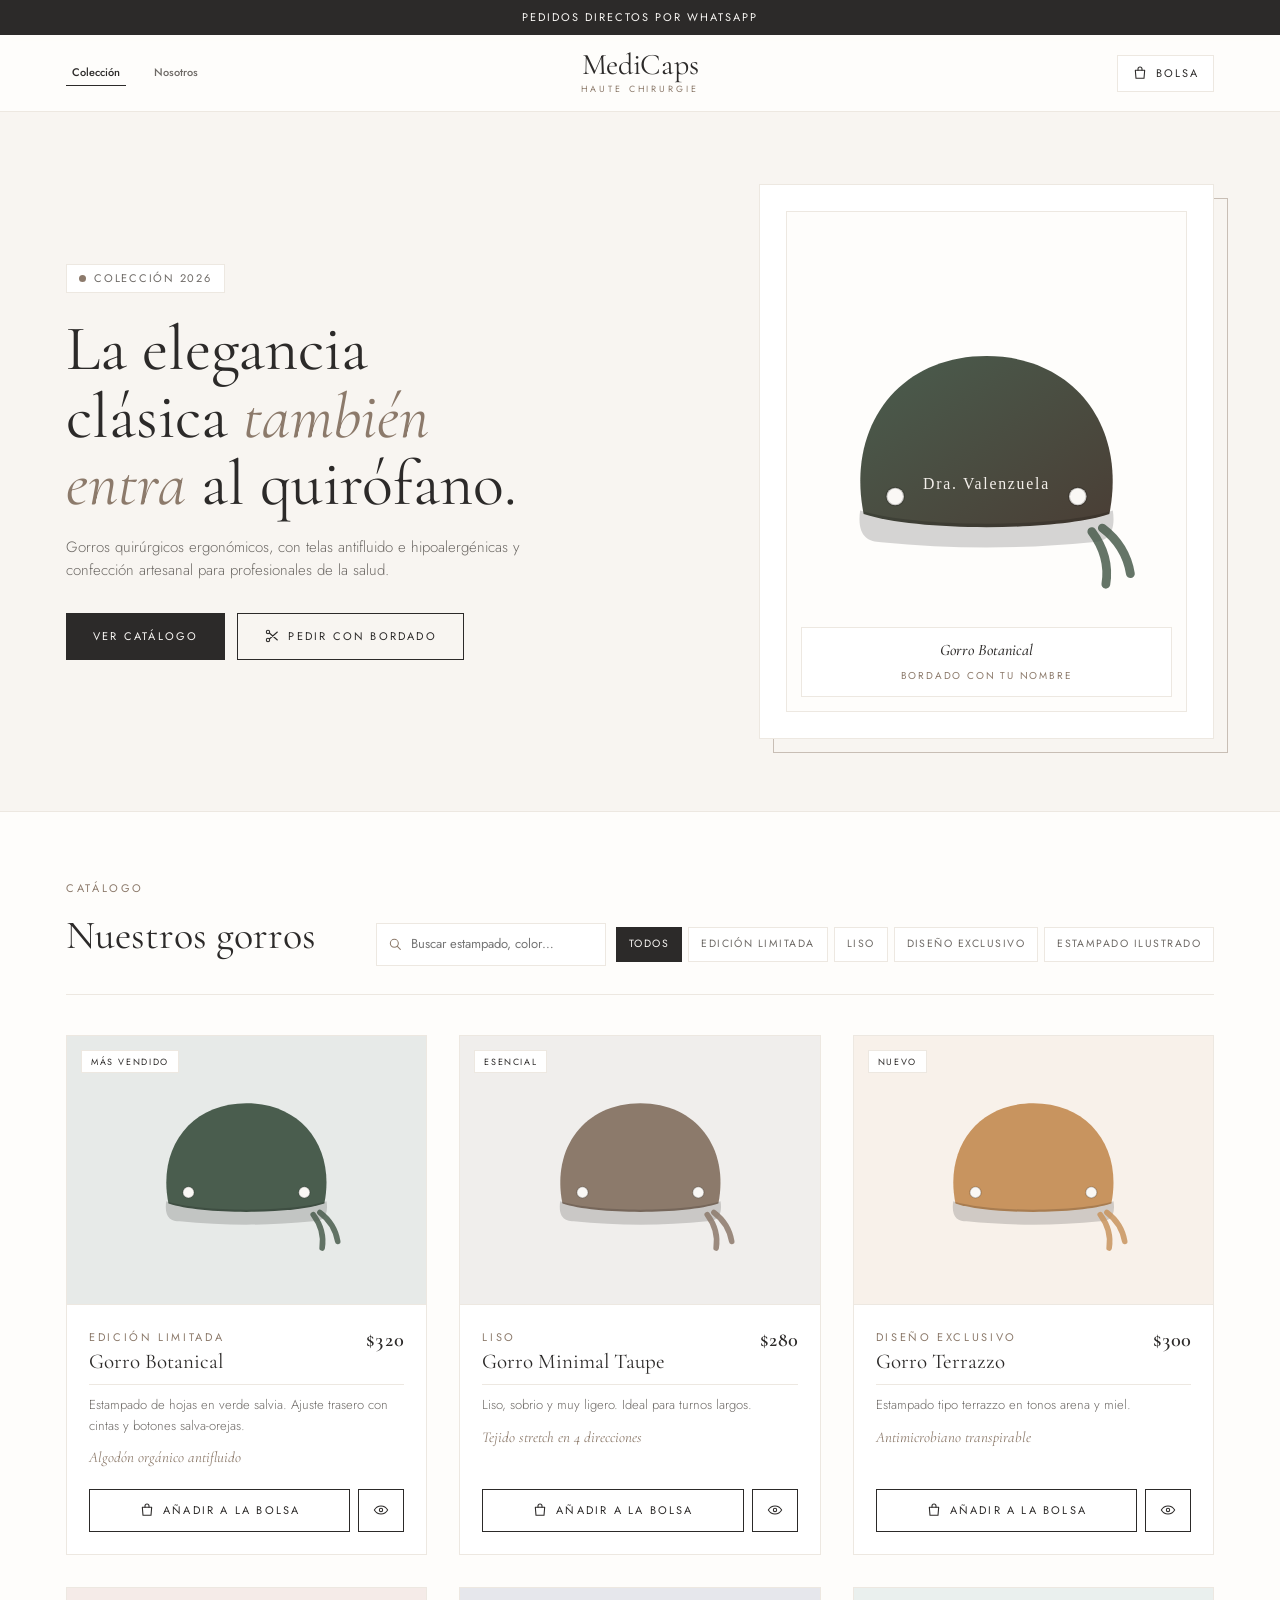
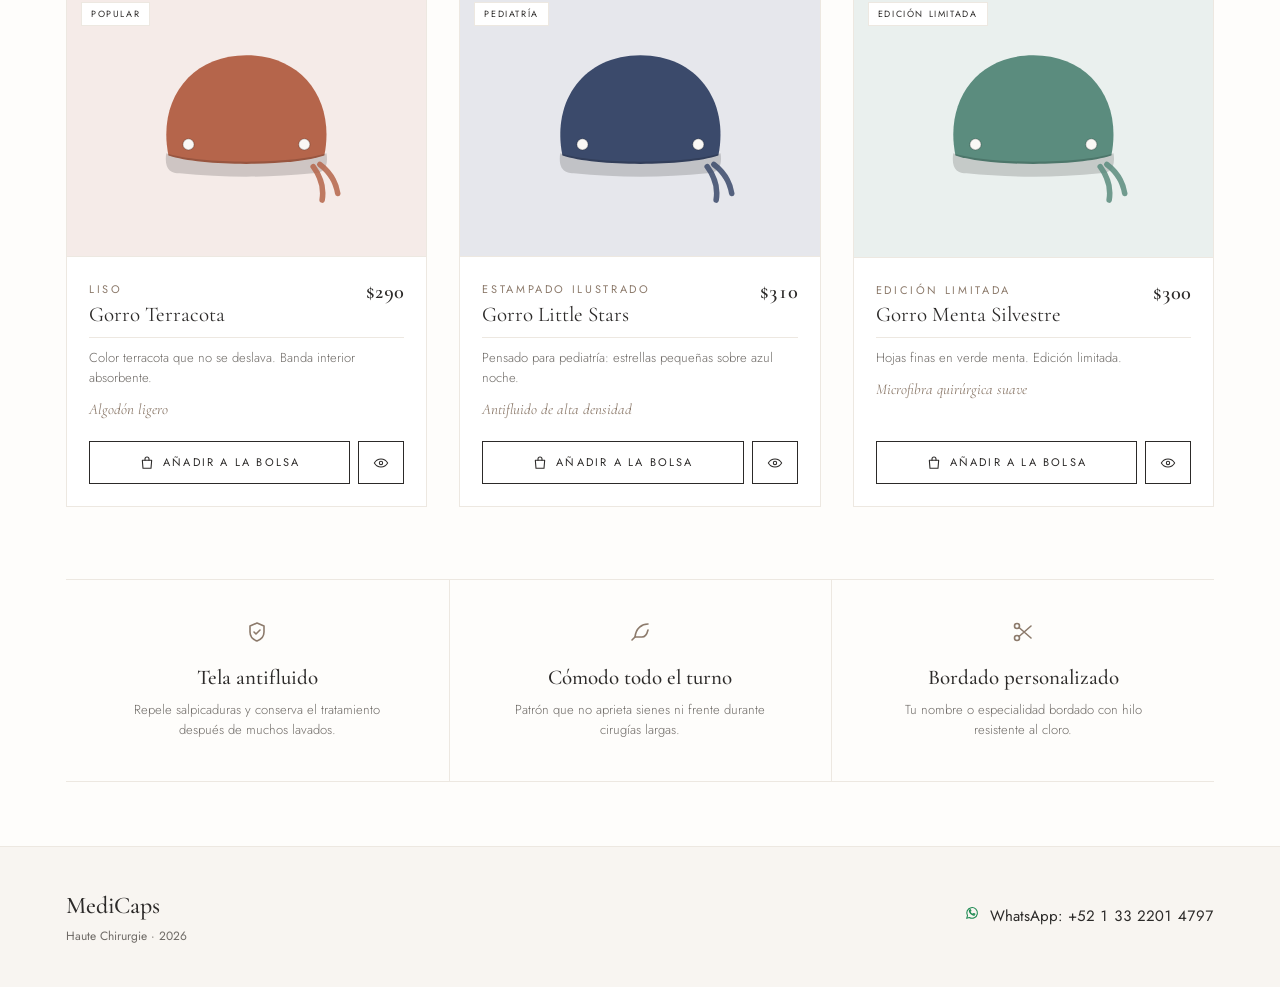
==== index.html @ c6658297 "Medicap Page" ====
<!doctype html>
<html lang="es">
<head>
<meta charset="utf-8">
<meta name="viewport" content="width=device-width,initial-scale=1,viewport-fit=cover">
<title>MediCaps · Gorros quirúrgicos</title>
<meta name="description" content="Gorros quirúrgicos antifluido con bordado personalizado. Pedidos por WhatsApp.">
<link rel="preconnect" href="https://fonts.googleapis.com">
<link rel="preconnect" href="https://fonts.gstatic.com" crossorigin>
<link rel="stylesheet" href="https://fonts.googleapis.com/css2?family=Cormorant+Garamond:ital,wght@0,400;0,500;0,600;1,400&family=Jost:wght@300;400;500;600&display=swap">
<style>
:root{padding-top:env(safe-area-inset-top,0px);padding-bottom:env(safe-area-inset-bottom,0px)}
body{margin:0} img{max-width:100%} [hidden]{display:none!important}

/* Layout: boutique editorial — banda de anuncio, header sticky con logo central, hero a dos columnas, catálogo en rejilla, cajones laterales para bolsa y administración */
:root{
  --bg:#FEFDFB; --surface:#FFFFFF; --band:#F8F5F1; --ink:#2C2A29; --muted:#6E6A66;
  --accent:#8C7A6B; --line:#EDE8E1; --wa:#1E8A52; --danger:#A3412F; --on-ink:#FAF8F5;
  --display:"Cormorant Garamond", Georgia, "Times New Roman", serif;
  --body:"Jost", "Helvetica Neue", Arial, sans-serif;
}
@media (prefers-color-scheme: dark){:root:not([data-theme="light"]){
  --bg:#1A1817; --surface:#232020; --band:#201D1B; --ink:#EEE8E1; --muted:#A79F97;
  --accent:#C4B09E; --line:#3A3532; --wa:#3DBB78; --danger:#E0816B; --on-ink:#1A1817; color-scheme:dark}}
:root[data-theme="dark"]{
  --bg:#1A1817; --surface:#232020; --band:#201D1B; --ink:#EEE8E1; --muted:#A79F97;
  --accent:#C4B09E; --line:#3A3532; --wa:#3DBB78; --danger:#E0816B; --on-ink:#1A1817; color-scheme:dark}

*{box-sizing:border-box}
body{background:var(--bg);color:var(--ink);font-family:var(--body);font-size:15px;line-height:1.55;-webkit-font-smoothing:antialiased}
body::before{content:"";position:fixed;inset:0 0 auto;height:env(safe-area-inset-top,0px);z-index:10;background:var(--bg)}
button,input,textarea,select{font:inherit;color:inherit}
button{cursor:pointer;background:none;border:0}
:focus-visible{outline:2px solid var(--accent);outline-offset:2px}
.wrap{max-width:1180px;margin:0 auto;padding-left:max(16px,env(safe-area-inset-left,0px));padding-right:max(16px,env(safe-area-inset-right,0px))}
.serif{font-family:var(--display)}
.eyebrow{font-size:11px;letter-spacing:.24em;text-transform:uppercase;color:var(--accent)}
h1,h2,h3,h4{font-family:var(--display);font-weight:400;margin:0;text-wrap:balance}

/* anuncio */
.announce{background:var(--ink);color:var(--on-ink);font-size:11px;letter-spacing:.18em;text-transform:uppercase;text-align:center;padding-block:9px}

/* header */
.top{position:sticky;top:env(safe-area-inset-top,0px);z-index:20;background:color-mix(in srgb,var(--bg) 92%,transparent);backdrop-filter:blur(8px);border-bottom:1px solid var(--line)}
.top .wrap{display:grid;grid-template-columns:1fr auto 1fr;align-items:center;min-height:76px;gap:12px}
.nav{display:flex;gap:22px;font-size:11px;letter-spacing:.2em;text-transform:uppercase;font-weight:500}
.nav button{color:var(--muted);padding-block:4px;border-bottom:1px solid transparent}
.nav button[aria-current="true"]{color:var(--ink);border-color:var(--ink)}
.logo{text-align:center;cursor:pointer}
.logo h1{font-size:30px;line-height:1;letter-spacing:-.01em}
.logo p{margin:2px 0 0;font-size:9px;letter-spacing:.32em;text-transform:uppercase;color:var(--accent)}
.actions{display:flex;justify-content:flex-end;gap:8px}
.bag-btn{display:flex;align-items:center;gap:8px;border:1px solid var(--line);background:var(--surface);padding:9px 14px;font-size:11px;letter-spacing:.18em;text-transform:uppercase}
.bag-btn .count{background:var(--accent);color:var(--on-ink);min-width:18px;height:18px;border-radius:9px;font-size:10px;display:grid;place-items:center;font-weight:600;padding:0 5px}
.admin-btn{border:1px dashed var(--accent);color:var(--accent);padding:9px 12px;font-size:11px;letter-spacing:.14em;text-transform:uppercase}
.ico{width:16px;height:16px;flex:none;stroke:currentColor;fill:none;stroke-width:1.6;stroke-linecap:round;stroke-linejoin:round}

/* hero */
.hero{background:var(--band);border-bottom:1px solid var(--line)}
.hero .wrap{display:grid;grid-template-columns:7fr 5fr;gap:56px;align-items:center;padding-block:72px}
.pill{display:inline-flex;align-items:center;gap:8px;border:1px solid var(--line);background:var(--surface);padding:5px 12px;font-size:11px;letter-spacing:.16em;text-transform:uppercase;color:var(--muted)}
.pill i{width:7px;height:7px;border-radius:50%;background:var(--accent)}
.hero h2{font-size:clamp(38px,5.4vw,64px);line-height:1.06;margin:22px 0 18px}
.hero h2 em{color:var(--accent);font-weight:400}
.hero p.lead{color:var(--muted);max-width:52ch;font-weight:300;margin:0}
.cta-row{display:flex;flex-wrap:wrap;gap:12px;margin-top:30px}
.btn{display:inline-flex;align-items:center;justify-content:center;gap:8px;padding:14px 26px;font-size:11px;letter-spacing:.2em;text-transform:uppercase;border:1px solid var(--ink);transition:background .25s,color .25s,border-color .25s;text-decoration:none}
.btn-dark{background:var(--ink);color:var(--on-ink)}
.btn-dark:hover{background:var(--accent);border-color:var(--accent)}
.btn-line{color:var(--ink)}
.btn-line:hover{background:var(--surface)}
.btn-wa{background:var(--wa);border-color:var(--wa);color:#fff}
.btn-wa:hover{filter:brightness(1.08)}
.btn[aria-disabled="true"]{opacity:.45;pointer-events:none}
.showcase{position:relative}
.showcase .frame{position:relative;z-index:1;background:var(--surface);border:1px solid var(--line);padding:26px}
.showcase .art{aspect-ratio:4/5;max-width:100%;background:var(--bg);border:1px solid var(--line);display:grid;place-items:center;padding:24px;position:relative}
.showcase .ghost{position:absolute;inset:0;border:1px solid var(--accent);opacity:.45;transform:translate(14px,14px)}
.caption{position:absolute;left:14px;right:14px;bottom:14px;background:var(--surface);border:1px solid var(--line);padding:10px;text-align:center}
.caption b{display:block;font-family:var(--display);font-style:italic;font-weight:500;font-size:16px}
.caption span{font-size:10px;letter-spacing:.18em;text-transform:uppercase;color:var(--accent)}

/* catálogo */
.catalog{padding-block:64px}
.cat-head{display:flex;flex-wrap:wrap;justify-content:space-between;align-items:flex-end;gap:22px;border-bottom:1px solid var(--line);padding-bottom:28px;margin-bottom:40px}
.cat-head h3{font-size:clamp(30px,3.4vw,40px);margin-top:4px}
.filters{display:flex;flex-wrap:wrap;gap:10px;align-items:center}
.search{position:relative}
.search .ico{position:absolute;left:11px;top:50%;transform:translateY(-50%);color:var(--accent)}
.search input{background:var(--surface);border:1px solid var(--line);padding:10px 12px 10px 34px;width:230px;max-width:100%;font-size:13px}
.search input:focus{outline:none;border-color:var(--ink)}
.chips{display:flex;flex-wrap:wrap;gap:6px}
.chip{border:1px solid var(--line);background:var(--surface);color:var(--muted);padding:8px 12px;font-size:10.5px;letter-spacing:.14em;text-transform:uppercase}
.chip[aria-pressed="true"]{background:var(--ink);color:var(--on-ink);border-color:var(--ink)}
.grid{display:grid;grid-template-columns:repeat(auto-fill,minmax(280px,1fr));gap:32px}
.card{background:var(--surface);border:1px solid var(--line);display:flex;flex-direction:column;transition:box-shadow .3s}
.card:hover{box-shadow:0 18px 40px -24px rgba(44,42,41,.35)}
.card .vis{position:relative;aspect-ratio:4/3;background:color-mix(in srgb,var(--pc) 13%,var(--surface));display:grid;place-items:center;border-bottom:1px solid var(--line);overflow:hidden;cursor:pointer}
.card .vis svg{width:62%;transition:transform .5s}
.card .vis img{width:100%;height:100%;object-fit:cover;transition:transform .5s}
.card:hover .vis svg,.card:hover .vis img{transform:scale(1.05)}
.tag{position:absolute;top:14px;left:14px;background:var(--surface);border:1px solid var(--line);padding:4px 9px;font-size:9px;letter-spacing:.18em;text-transform:uppercase}
.soldout{position:absolute;top:14px;right:14px;background:var(--ink);color:var(--on-ink);padding:4px 9px;font-size:9px;letter-spacing:.18em;text-transform:uppercase}
.card .info{padding:20px 22px;display:flex;flex-direction:column;gap:10px;flex:1}
.card .row{display:flex;justify-content:space-between;gap:12px;align-items:flex-start}
.card h4{font-size:21px;line-height:1.15;margin-top:2px}
.price{font-family:var(--display);font-size:20px;font-weight:600;white-space:nowrap;font-variant-numeric:tabular-nums}
.card .desc{font-size:13px;color:var(--muted);font-weight:300;margin:0;border-top:1px solid var(--line);padding-top:10px}
.card .fabric{font-family:var(--display);font-style:italic;color:var(--accent);font-size:15px}
.card .foot{padding:0 22px 22px;display:grid;grid-template-columns:1fr auto;gap:8px}
.card .foot .btn{padding:12px 14px}
.empty{border:1px dashed var(--line);background:var(--surface);padding:56px 20px;text-align:center;color:var(--muted)}
.empty p{font-family:var(--display);font-size:20px;margin:0 0 12px}
.link{color:var(--accent);border-bottom:1px solid var(--accent);font-size:11px;letter-spacing:.18em;text-transform:uppercase}

.benefits{display:grid;grid-template-columns:repeat(3,1fr);border-block:1px solid var(--line);margin-top:72px}
.benefits div{padding:40px 28px;text-align:center}
.benefits div+div{border-left:1px solid var(--line)}
.benefits .ico{width:24px;height:24px;color:var(--accent);margin-bottom:10px}
.benefits h5{font-family:var(--display);font-size:21px;font-weight:500;margin:0 0 6px}
.benefits p{font-size:13px;color:var(--muted);font-weight:300;margin:0 auto;max-width:34ch}

/* nosotros */
.about{max-width:720px;margin:0 auto;text-align:center;padding-block:80px}
.about h3{font-size:clamp(32px,4.4vw,50px);line-height:1.1;margin:14px 0 22px}
.about p{color:var(--muted);font-weight:300;white-space:pre-line}

footer{background:var(--band);border-top:1px solid var(--line)}
footer .wrap{display:flex;flex-wrap:wrap;justify-content:space-between;align-items:center;gap:18px;padding-block:40px}
footer h5{font-family:var(--display);font-size:24px;font-weight:500;margin:0}
footer small{color:var(--muted);font-size:12px}
.phone{display:flex;align-items:center;gap:10px;font-variant-numeric:tabular-nums;user-select:all}

/* overlays */
.scrim{position:fixed;inset:0;z-index:50;background:rgba(26,24,23,.45);backdrop-filter:blur(2px)}
.drawer{position:fixed;top:0;right:0;bottom:0;z-index:51;width:min(460px,100%);background:var(--bg);border-left:1px solid var(--line);display:flex;flex-direction:column;
  padding:calc(20px + env(safe-area-inset-top,0px)) max(20px,env(safe-area-inset-right,0px)) calc(20px + env(safe-area-inset-bottom,0px)) 20px;box-shadow:-20px 0 50px -20px rgba(0,0,0,.35)}
.drawer.wide{width:min(620px,100%)}
.d-head{display:flex;justify-content:space-between;align-items:center;gap:12px;border-bottom:1px solid var(--line);padding-bottom:14px}
.d-head h4{font-size:24px}
.x{padding:6px}
.d-body{flex:1;overflow-y:auto;padding-block:8px;min-height:0}
.line-item{display:grid;grid-template-columns:56px 1fr auto;gap:14px;align-items:center;padding-block:14px;border-bottom:1px solid var(--line)}
.thumb{width:56px;height:56px;border:1px solid var(--line);display:grid;place-items:center;overflow:hidden;background:color-mix(in srgb,var(--pc) 16%,var(--surface))}
.thumb svg{width:80%}.thumb img{width:100%;height:100%;object-fit:cover}
.line-item h5{font-family:var(--display);font-size:17px;font-weight:500;margin:0;line-height:1.2}
.line-item .meta{font-size:11px;color:var(--accent)}
.stepper{display:inline-flex;align-items:center;border:1px solid var(--line);margin-top:6px}
.stepper button{width:28px;height:28px;display:grid;place-items:center}
.stepper span{min-width:24px;text-align:center;font-size:13px;font-variant-numeric:tabular-nums}
.remove{font-size:10px;letter-spacing:.14em;text-transform:uppercase;color:var(--muted);text-decoration:underline}
.d-foot{border-top:1px solid var(--line);padding-top:16px;display:flex;flex-direction:column;gap:12px}
.total{display:flex;justify-content:space-between;align-items:baseline}
.total span:first-child{font-size:11px;letter-spacing:.18em;text-transform:uppercase;color:var(--muted)}
.total span:last-child{font-family:var(--display);font-size:24px;font-weight:600;font-variant-numeric:tabular-nums}
.note{font-size:12px;color:var(--muted);margin:0}
.field{display:flex;flex-direction:column;gap:5px}
.field label{font-size:10.5px;letter-spacing:.16em;text-transform:uppercase;color:var(--muted)}
.field input,.field textarea,.field select{background:var(--surface);border:1px solid var(--line);padding:10px 12px;font-size:14px;width:100%}
.field textarea{resize:vertical;min-height:70px}
.field input:focus,.field textarea:focus,.field select:focus{outline:none;border-color:var(--ink)}
.two{display:grid;grid-template-columns:1fr 1fr;gap:12px}

.modal-wrap{position:fixed;inset:0;z-index:51;display:grid;place-items:center;padding:20px max(16px,env(safe-area-inset-right,0px)) 20px max(16px,env(safe-area-inset-left,0px));overflow-y:auto}
.modal{position:relative;background:var(--bg);border:1px solid var(--line);width:min(820px,100%);display:grid;grid-template-columns:1fr 1fr;gap:28px;padding:28px;box-shadow:0 30px 60px -25px rgba(0,0,0,.45)}
.modal .x{position:absolute;top:10px;right:10px}
.modal .vis{aspect-ratio:1;max-width:100%;background:color-mix(in srgb,var(--pc) 13%,var(--surface));border:1px solid var(--line);display:grid;place-items:center;overflow:hidden}
.modal .vis svg{width:78%}.modal .vis img{width:100%;height:100%;object-fit:cover}
.modal .content{display:flex;flex-direction:column;gap:12px;min-width:0}
.modal h4{font-size:30px;line-height:1.1}
.modal .desc{color:var(--muted);font-weight:300;margin:0;font-size:14px}
.specs{display:grid;grid-template-columns:auto 1fr;gap:4px 14px;font-size:13px;border-block:1px solid var(--line);padding-block:10px}
.specs dt{color:var(--muted)}.specs dd{margin:0}

/* (panel de administración no se usa en esta versión) */
.tabs{display:flex;gap:4px;margin-top:14px}
.tabs button{padding:8px 14px;font-size:11px;letter-spacing:.16em;text-transform:uppercase;color:var(--muted);border-bottom:2px solid transparent}
.tabs button[aria-selected="true"]{color:var(--ink);border-color:var(--accent)}
.status{font-size:12px;padding:8px 12px;border:1px solid var(--line);background:var(--surface);display:flex;gap:8px;align-items:center}
.status i{width:8px;height:8px;border-radius:50%;background:var(--muted);flex:none}
.status.dirty i{background:#C9852F}.status.ok i{background:var(--wa)}.status.err i{background:var(--danger)}
.adm-row{display:grid;grid-template-columns:48px 1fr auto;gap:12px;align-items:center;padding-block:12px;border-bottom:1px solid var(--line)}
.adm-row .thumb{width:48px;height:48px}
.adm-row b{font-family:var(--display);font-size:17px;font-weight:500;display:block;line-height:1.2}
.adm-row small{color:var(--muted);font-size:12px;font-variant-numeric:tabular-nums}
.adm-actions{display:flex;gap:6px}
.mini{border:1px solid var(--line);background:var(--surface);padding:6px 10px;font-size:10.5px;letter-spacing:.12em;text-transform:uppercase}
.mini.danger{color:var(--danger);border-color:var(--danger)}
.form{display:flex;flex-direction:column;gap:14px;padding-block:14px}
.swatches{display:flex;flex-wrap:wrap;gap:8px;align-items:center}
.swatch{width:30px;height:30px;border-radius:50%;border:2px solid transparent;outline:1px solid var(--line)}
.swatch[aria-pressed="true"]{border-color:var(--ink)}
.photo-box{display:flex;gap:12px;align-items:center}
.photo-box .thumb{width:72px;height:72px}
.check{display:flex;gap:8px;align-items:center;font-size:14px}
.badge{font-size:9.5px;letter-spacing:.14em;text-transform:uppercase;padding:2px 7px;border:1px solid var(--line);color:var(--muted);margin-left:6px;vertical-align:middle}
.preview-bar{background:#C9852F;color:#1A1817;text-align:center;font-size:12px;padding-block:6px}

.toast{position:fixed;left:50%;bottom:calc(24px + env(safe-area-inset-bottom,0px));transform:translateX(-50%);z-index:60;background:var(--ink);color:var(--on-ink);padding:11px 18px;font-size:13px;box-shadow:0 10px 30px -10px rgba(0,0,0,.4);max-width:calc(100% - 32px)}

@media (max-width:860px){
  .hero .wrap{grid-template-columns:1fr;gap:40px;padding-block:48px}
  .showcase{max-width:380px;width:100%;margin:0 auto}
  .modal{grid-template-columns:1fr}
  .benefits{grid-template-columns:1fr}
  .benefits div+div{border-left:0;border-top:1px solid var(--line)}
}
@media (max-width:640px){
  .top .wrap{grid-template-columns:auto 1fr auto;min-height:64px}
  .nav{gap:12px;font-size:10px;letter-spacing:.12em}
  .logo h1{font-size:23px}
  .logo p{display:none}
  .bag-btn .lbl,.admin-btn .lbl{display:none}
  .bag-btn,.admin-btn{padding:8px 10px}
  .grid{grid-template-columns:1fr}
  .two{grid-template-columns:1fr}
  .search input{width:100%}
  .search,.filters{width:100%}
}
@media (prefers-reduced-motion:reduce){*{transition:none!important}}

</style>
</head>
<body>
<div id="app"></div>
<script>
(function(){
"use strict";

/* Textos por defecto: se reemplazan con lo que guardas en /admin */
var CONFIG = {
  storeName: "MediCaps", tagline: "Haute Chirurgie", whatsapp: "+52 1 33 2201 4797", currency: "MXN",
  announcement: "Pedidos directos por WhatsApp", heroBadge: "Colección 2026",
  heroTitle: "La elegancia clásica también entra al quirófano.",
  heroText: "Gorros quirúrgicos ergonómicos, con telas antifluido e hipoalergénicas y confección artesanal para profesionales de la salud.",
  aboutTitle: "Hacemos de la indumentaria médica un oficio de sastre.", aboutText: ""
};

/* Productos de ejemplo (solo si la API no responde, p. ej. al abrir el archivo sin servidor) */
var SAMPLE = [
  {id:"p1",name:"Gorro Botanical",category:"Edición Limitada",price:320,color:"#4A5D4E",pattern:"Hojas de salvia",fabric:"Algodón orgánico antifluido",description:"Estampado de hojas en verde salvia. Ajuste trasero con cintas y botones salva-orejas.",tag:"Más vendido",image:"",available:true},
  {id:"p2",name:"Gorro Minimal Taupe",category:"Liso",price:280,color:"#8C7A6B",pattern:"Taupe mate",fabric:"Tejido stretch en 4 direcciones",description:"Liso, sobrio y muy ligero. Ideal para turnos largos.",tag:"Esencial",image:"",available:true},
  {id:"p3",name:"Gorro Terrazzo",category:"Diseño Exclusivo",price:300,color:"#C8945F",pattern:"Mármol y terrazzo",fabric:"Antimicrobiano transpirable",description:"Estampado tipo terrazzo en tonos arena y miel.",tag:"Nuevo",image:"",available:true},
  {id:"p4",name:"Gorro Terracota",category:"Liso",price:290,color:"#B5654B",pattern:"Terracota cálido",fabric:"Algodón ligero",description:"Color terracota que no se deslava. Banda interior absorbente.",tag:"Popular",image:"",available:true},
  {id:"p5",name:"Gorro Little Stars",category:"Estampado Ilustrado",price:310,color:"#3B4A6B",pattern:"Constelaciones suaves",fabric:"Antifluido de alta densidad",description:"Pensado para pediatría: estrellas pequeñas sobre azul noche.",tag:"Pediatría",image:"",available:true},
  {id:"p6",name:"Gorro Menta Silvestre",category:"Edición Limitada",price:300,color:"#5B8C7E",pattern:"Botánico menta",fabric:"Microfibra quirúrgica suave",description:"Hojas finas en verde menta. Edición limitada.",tag:"Edición limitada",image:"",available:true}
];

var PRODUCTS = [];
var loading = true;
var ui = { view:"shop", cat:"Todos", q:"", cartOpen:false, quick:null, quickQty:1, quickEmb:"", buyerName:"", buyerNote:"" };
var cart = loadCart();
var app = document.getElementById("app");

/* ---------- utilidades ---------- */
function esc(s){return String(s==null?"":s).replace(/[&<>"']/g,function(c){return {"&":"&amp;","<":"&lt;",">":"&gt;","\"":"&quot;","'":"&#39;"}[c];});}
function money(n){return "$"+Number(n||0).toLocaleString("es-MX",{maximumFractionDigits:2})+" "+CONFIG.currency;}
function moneyShort(n){return "$"+Number(n||0).toLocaleString("es-MX",{maximumFractionDigits:2});}
function find(id){return PRODUCTS.find(function(p){return p.id===id;});}
function waDigits(){
  var d=String(CONFIG.whatsapp||"").replace(/\D/g,"");
  if(d.length===13 && d.indexOf("521")===0) d="52"+d.slice(3);
  if(d.length===10) d="52"+d;
  return d;
}
function waLink(text){return "https://wa.me/"+waDigits()+"?text="+encodeURIComponent(text);}
function loadCart(){try{var c=JSON.parse(localStorage.getItem("mc-cart")||"[]");return Array.isArray(c)?c:[];}catch(e){return [];}}
function saveCart(){try{localStorage.setItem("mc-cart",JSON.stringify(cart));}catch(e){}}
function icon(name){
  var p={bag:'<path d="M5 8h14l-1 12H6L5 8z"/><path d="M9 8V6a3 3 0 0 1 6 0v2"/>',
    search:'<circle cx="11" cy="11" r="6"/><path d="m20 20-4.5-4.5"/>',
    x:'<path d="M6 6l12 12M18 6 6 18"/>', plus:'<path d="M12 5v14M5 12h14"/>', minus:'<path d="M5 12h14"/>',
    eye:'<path d="M2 12s3.5-6 10-6 10 6 10 6-3.5 6-10 6S2 12 2 12z"/><circle cx="12" cy="12" r="2.5"/>',
    shield:'<path d="M12 3 5 6v6c0 4.5 3 7.5 7 9 4-1.5 7-4.5 7-9V6l-7-3z"/><path d="m9 12 2 2 4-4"/>',
    feather:'<path d="M20 4c-6 0-12 4-13 13l-3 3"/><path d="M7 17h7c3 0 5-3 6-7"/>',
    scissors:'<circle cx="6" cy="6" r="2.5"/><circle cx="6" cy="18" r="2.5"/><path d="M8 7.5 20 18M8 16.5 20 6"/>',
    wa:'<path d="M4 20l1.3-4A8 8 0 1 1 8 18.7L4 20z"/><path d="M9 9.5c.3 2 2.5 4.2 4.5 4.5l1-1.2 1.8.8c-.2 1-1 1.7-2 1.6-3-.3-6-3.3-6.3-6.3-.1-1 .6-1.8 1.6-2l.8 1.8L9 9.5z"/>'}[name];
  return '<svg class="ico" viewBox="0 0 24 24" aria-hidden="true">'+p+'</svg>';
}
function capSVG(color,text,grad){
  var fill=grad?"url(#g"+grad+")":esc(color);
  return '<svg viewBox="0 0 200 160" aria-hidden="true">'+
    (grad?'<defs><linearGradient id="g'+grad+'" x1="0" y1="0" x2="1" y2="1"><stop offset="0" stop-color="'+esc(color)+'"/><stop offset="1" stop-color="#4A3E35"/></linearGradient></defs>':'')+
    '<path d="M30 110C20 60 50 20 100 20s80 40 70 90c-30 10-110 10-140 0z" fill="'+fill+'"/>'+
    '<path d="M28 108c32 10 112 10 144 0 2 14-4 18-12 18-40 4-80 4-120 0-8 0-14-4-12-18z" fill="#000" opacity=".16"/>'+
    '<path d="M160 120c6 8 10 18 8 30M166 118c8 6 14 14 16 26" stroke="'+esc(color)+'" stroke-width="5" fill="none" stroke-linecap="round" opacity=".85"/>'+
    '<circle cx="152" cy="100" r="5" fill="#FAF8F5" stroke="#00000033" stroke-width="1.2"/>'+
    '<circle cx="48" cy="100" r="5" fill="#FAF8F5" stroke="#00000033" stroke-width="1.2"/>'+
    (text?'<text x="100" y="96" fill="#F3EFEA" font-size="9" font-family="Georgia,serif" text-anchor="middle" letter-spacing="1">'+esc(text)+'</text>':'')+
    '</svg>';
}
function visual(p){return p.image?'<img src="'+esc(p.image)+'" alt="'+esc(p.name)+'" loading="lazy">':capSVG(p.color);}

/* ---------- datos ---------- */
function loadStore(){
  fetch("/api/store",{cache:"no-store"}).then(function(r){if(!r.ok)throw new Error(r.status);return r.json();})
    .then(function(d){
      Object.keys(d.settings||{}).forEach(function(k){CONFIG[k]=d.settings[k];});
      PRODUCTS=Array.isArray(d.products)?d.products:[];
      document.title=CONFIG.storeName+" · Gorros quirúrgicos";
    })
    .catch(function(){PRODUCTS=SAMPLE;})
    .then(function(){loading=false;render();});
}

/* ---------- carrito ---------- */
function cartKey(id,emb){return id+"|"+(emb||"");}
function addToCart(id,qty,emb){
  var p=find(id); if(!p||p.available===false) return;
  var k=cartKey(id,emb); var it=cart.find(function(c){return cartKey(c.id,c.emb)===k;});
  if(it) it.qty+=qty; else cart.push({id:id,qty:qty,emb:emb||""});
  saveCart(); ui.cartOpen=true; ui.quick=null; render();
}
function cartLines(){return cart.map(function(c){var p=find(c.id);return p?{c:c,p:p,sub:p.price*c.qty}:null;}).filter(Boolean);}
function cartCount(){return cartLines().reduce(function(s,l){return s+l.c.qty;},0);}
function cartTotal(){return cartLines().reduce(function(s,l){return s+l.sub;},0);}
function orderMessage(){
  var m="Hola, quiero hacer este pedido en "+CONFIG.storeName+":\n\n";
  cartLines().forEach(function(l){
    m+="• "+l.c.qty+" × "+l.p.name+" ("+moneyShort(l.p.price)+" c/u) = "+moneyShort(l.sub)+"\n";
    if(l.c.emb) m+="   Bordado: \""+l.c.emb+"\"\n";
  });
  m+="\nTotal: "+money(cartTotal());
  if(ui.buyerName.trim()) m+="\nNombre: "+ui.buyerName.trim();
  if(ui.buyerNote.trim()) m+="\nComentarios: "+ui.buyerNote.trim();
  return m;
}
function singleMessage(p,qty,emb){
  var m="Hola, me interesa este gorro de "+CONFIG.storeName+":\n\n• "+qty+" × "+p.name+" ("+moneyShort(p.price)+" c/u) = "+moneyShort(p.price*qty);
  if(emb) m+="\n   Bordado: \""+emb+"\"";
  return m+"\n\n¿Está disponible?";
}

/* ---------- render ---------- */
function categories(){var s=[];PRODUCTS.forEach(function(p){if(p.category&&s.indexOf(p.category)<0)s.push(p.category);});return ["Todos"].concat(s);}
function filtered(){
  var q=ui.q.trim().toLowerCase();
  return PRODUCTS.filter(function(p){
    var okC=ui.cat==="Todos"||p.category===ui.cat;
    var hay=(p.name+" "+p.pattern+" "+p.description+" "+p.category).toLowerCase();
    return okC&&(!q||hay.indexOf(q)>=0);
  });
}
function heroTitle(t){
  t=esc(t||"");var w=t.split(" ");if(w.length<4)return t;
  var a=Math.floor(w.length*0.45),b=Math.min(w.length,a+2);
  return w.slice(0,a).join(" ")+" <em>"+w.slice(a,b).join(" ")+"</em> "+w.slice(b).join(" ");
}
function render(){
  var s=CONFIG, h="";
  if(s.announcement) h+='<div class="announce"><div class="wrap">'+esc(s.announcement)+'</div></div>';
  h+='<header class="top"><div class="wrap">'+
    '<nav class="nav" aria-label="Secciones"><button data-a="view" data-v="shop" aria-current="'+(ui.view==="shop")+'">Colección</button><button data-a="view" data-v="about" aria-current="'+(ui.view==="about")+'">Nosotros</button></nav>'+
    '<div class="logo" data-a="view" data-v="shop"><h1>'+esc(s.storeName)+'</h1><p>'+esc(s.tagline)+'</p></div>'+
    '<div class="actions"><button class="bag-btn" data-a="cart-open" aria-label="Abrir bolsa">'+icon("bag")+'<span class="lbl">Bolsa</span>'+(cartCount()?'<span class="count">'+cartCount()+'</span>':'')+'</button></div>'+
    '</div></header>';
  if(ui.view==="shop"){
    var hp=PRODUCTS[0];
    h+='<section class="hero"><div class="wrap"><div><span class="pill"><i></i>'+esc(s.heroBadge)+'</span><h2>'+heroTitle(s.heroTitle)+'</h2><p class="lead">'+esc(s.heroText)+'</p>'+
      '<div class="cta-row"><button class="btn btn-dark" data-a="scroll">Ver catálogo</button><a class="btn btn-line" href="'+esc(waLink("Hola, quiero información sobre gorros personalizados con bordado."))+'" target="_blank" rel="noopener">'+icon("scissors")+' Pedir con bordado</a></div></div>'+
      '<div class="showcase"><div class="ghost"></div><div class="frame"><div class="art">'+
      (hp&&hp.image?'<img src="'+esc(hp.image)+'" alt="" style="width:100%;height:100%;object-fit:cover">':capSVG(hp?hp.color:"#8C7A6B","Dra. Valenzuela","h"))+
      '<div class="caption"><b>'+esc(hp?hp.name:"Gorros quirúrgicos")+'</b><span>Bordado con tu nombre</span></div></div></div></div></div></section>';
    h+='<section class="catalog" id="catalog"><div class="wrap"><div class="cat-head"><div><span class="eyebrow">Catálogo</span><h3>Nuestros gorros</h3></div>'+
      '<div class="filters"><div class="search">'+icon("search")+'<input id="q" type="search" placeholder="Buscar estampado, color…" value="'+esc(ui.q)+'" aria-label="Buscar"></div>'+
      '<div class="chips">'+categories().map(function(c){return '<button class="chip" data-a="cat" data-v="'+esc(c)+'" aria-pressed="'+(ui.cat===c)+'">'+esc(c)+'</button>';}).join("")+'</div></div></div>'+
      '<div id="grid">'+gridHTML()+'</div>'+
      '<div class="benefits"><div>'+icon("shield")+'<h5>Tela antifluido</h5><p>Repele salpicaduras y conserva el tratamiento después de muchos lavados.</p></div>'+
      '<div>'+icon("feather")+'<h5>Cómodo todo el turno</h5><p>Patrón que no aprieta sienes ni frente durante cirugías largas.</p></div>'+
      '<div>'+icon("scissors")+'<h5>Bordado personalizado</h5><p>Tu nombre o especialidad bordado con hilo resistente al cloro.</p></div></div></div></section>';
  } else {
    h+='<section class="wrap"><div class="about"><span class="eyebrow">Nosotros</span><h3>'+esc(s.aboutTitle)+'</h3><p>'+esc(s.aboutText)+'</p><div class="cta-row" style="justify-content:center"><button class="btn btn-dark" data-a="view" data-v="shop">Ver la colección</button></div></div></section>';
  }
  h+='<footer><div class="wrap"><div><h5>'+esc(s.storeName)+'</h5><small>'+esc(s.tagline)+' · '+new Date().getFullYear()+'</small></div><div class="phone"><span style="color:var(--wa)">'+icon("wa")+'</span><span>WhatsApp: '+esc(s.whatsapp)+'</span></div></div></footer>';
  if(ui.cartOpen) h+=cartHTML();
  if(ui.quick) h+=quickHTML();
  var active=document.activeElement, aid=active&&active.id, pos=aid&&active.selectionStart;
  app.innerHTML=h;
  if(aid){var el=document.getElementById(aid);if(el){el.focus();try{if(pos!=null)el.setSelectionRange(pos,pos);}catch(e){}}}
}
function gridHTML(){
  if(loading) return '<div class="empty"><p>Cargando catálogo…</p></div>';
  var list=filtered();
  if(!PRODUCTS.length) return '<div class="empty"><p>Todavía no hay productos en el catálogo.</p></div>';
  if(!list.length) return '<div class="empty"><p>No encontramos gorros con esa búsqueda.</p><button class="link" data-a="reset">Quitar filtros</button></div>';
  return '<div class="grid">'+list.map(function(p){
    var off=p.available===false;
    return '<article class="card" style="--pc:'+esc(p.color)+'"><div class="vis" data-a="quick" data-id="'+esc(p.id)+'">'+(p.tag?'<span class="tag">'+esc(p.tag)+'</span>':'')+(off?'<span class="soldout">Agotado</span>':'')+visual(p)+'</div>'+
      '<div class="info"><div class="row"><div><span class="eyebrow">'+esc(p.category)+'</span><h4>'+esc(p.name)+'</h4></div><span class="price">'+moneyShort(p.price)+'</span></div>'+
      (p.description?'<p class="desc">'+esc(p.description)+'</p>':'')+(p.fabric?'<div class="fabric">'+esc(p.fabric)+'</div>':'')+'</div>'+
      '<div class="foot"><button class="btn btn-line" data-a="add" data-id="'+esc(p.id)+'"'+(off?' aria-disabled="true"':'')+'>'+icon("bag")+(off?' Agotado':' Añadir a la bolsa')+'</button>'+
      '<button class="btn btn-line" data-a="quick" data-id="'+esc(p.id)+'" aria-label="Ver detalle de '+esc(p.name)+'">'+icon("eye")+'</button></div></article>';
  }).join("")+'</div>';
}
function cartHTML(){
  var lines=cartLines();
  var body=lines.length?lines.map(function(l){
    var k=esc(cartKey(l.c.id,l.c.emb));
    return '<div class="line-item"><div class="thumb" style="--pc:'+esc(l.p.color)+'">'+visual(l.p)+'</div><div><h5>'+esc(l.p.name)+'</h5>'+(l.c.emb?'<div class="meta">Bordado: "'+esc(l.c.emb)+'"</div>':'')+
      '<div class="stepper"><button data-a="qty" data-k="'+k+'" data-d="-1" aria-label="Quitar uno">'+icon("minus")+'</button><span>'+l.c.qty+'</span><button data-a="qty" data-k="'+k+'" data-d="1" aria-label="Agregar uno">'+icon("plus")+'</button></div></div>'+
      '<div style="text-align:right"><div class="price" style="font-size:17px">'+moneyShort(l.sub)+'</div><button class="remove" data-a="rm" data-k="'+k+'">Quitar</button></div></div>';
  }).join(""):'<div class="empty" style="margin-top:20px"><p>Tu bolsa está vacía.</p><button class="link" data-a="cart-shop">Ver la colección</button></div>';
  var foot=lines.length?'<div class="d-foot"><div class="total"><span>Total</span><span>'+money(cartTotal())+'</span></div>'+
    '<div class="field"><label for="buyer-name">Tu nombre (opcional)</label><input id="buyer-name" value="'+esc(ui.buyerName)+'" autocomplete="name"></div>'+
    '<div class="field"><label for="buyer-note">Comentarios (talla, entrega…)</label><input id="buyer-note" value="'+esc(ui.buyerNote)+'"></div>'+
    '<a id="wa-order" class="btn btn-wa" href="'+esc(waLink(orderMessage()))+'" target="_blank" rel="noopener">'+icon("wa")+' Pedir por WhatsApp</a>'+
    '<p class="note">Se abre WhatsApp con tu pedido ya escrito; solo tienes que enviarlo. El envío y la forma de pago se acuerdan por ahí.</p></div>':'';
  return '<div class="scrim" data-a="close-all"></div><aside class="drawer" role="dialog" aria-label="Tu bolsa"><div class="d-head"><h4>Tu bolsa</h4><button class="x" data-a="close-all" aria-label="Cerrar">'+icon("x")+'</button></div><div class="d-body">'+body+'</div>'+foot+'</aside>';
}
function quickHTML(){
  var p=find(ui.quick); if(!p) return "";
  var off=p.available===false;
  return '<div class="scrim" data-a="close-all"></div><div class="modal-wrap" data-a="close-bg"><div class="modal" role="dialog" aria-label="'+esc(p.name)+'" style="--pc:'+esc(p.color)+'">'+
    '<button class="x" data-a="close-all" aria-label="Cerrar">'+icon("x")+'</button><div class="vis">'+visual(p)+'</div>'+
    '<div class="content"><span class="eyebrow">'+esc(p.category)+'</span><h4>'+esc(p.name)+'</h4><div class="price" style="font-size:24px">'+money(p.price)+'</div>'+
    (p.description?'<p class="desc">'+esc(p.description)+'</p>':'')+
    '<dl class="specs">'+(p.pattern?'<dt>Diseño</dt><dd>'+esc(p.pattern)+'</dd>':'')+(p.fabric?'<dt>Tela</dt><dd>'+esc(p.fabric)+'</dd>':'')+'<dt>Disponible</dt><dd>'+(off?"Agotado por ahora":"Sí")+'</dd></dl>'+
    (off?'':'<div class="field"><label for="quick-emb">Nombre para bordar (opcional)</label><input id="quick-emb" maxlength="25" placeholder="Ej. Dra. López · Anestesiología" value="'+esc(ui.quickEmb)+'"></div>'+
    '<div style="display:flex;gap:10px;align-items:center"><div class="stepper" style="margin:0"><button data-a="qq" data-d="-1" aria-label="Menos">'+icon("minus")+'</button><span>'+ui.quickQty+'</span><button data-a="qq" data-d="1" aria-label="Más">'+icon("plus")+'</button></div>'+
    '<button class="btn btn-dark" style="flex:1" data-a="add-quick">Añadir a la bolsa</button></div>'+
    '<a id="wa-single" class="btn btn-wa" href="'+esc(waLink(singleMessage(p,ui.quickQty,ui.quickEmb.trim())))+'" target="_blank" rel="noopener">'+icon("wa")+' Preguntar por WhatsApp</a>'+
    '<p class="note">El costo del bordado se confirma por WhatsApp.</p>')+'</div></div></div>';
}

/* ---------- eventos ---------- */
app.addEventListener("click",function(ev){
  var t=ev.target.closest("[data-a]"); if(!t) return;
  if(t.getAttribute("aria-disabled")==="true"){ev.preventDefault();return;}
  switch(t.dataset.a){
    case "view": ui.view=t.dataset.v; render(); window.scrollTo(0,0); break;
    case "scroll": var c=document.getElementById("catalog"); if(c) c.scrollIntoView({behavior:"smooth"}); break;
    case "cat": ui.cat=t.dataset.v; render(); break;
    case "reset": ui.cat="Todos"; ui.q=""; render(); break;
    case "add": addToCart(t.dataset.id,1,""); break;
    case "quick": ui.quick=t.dataset.id; ui.quickQty=1; ui.quickEmb=""; render(); break;
    case "qq": ui.quickQty=Math.max(1,ui.quickQty+Number(t.dataset.d)); render(); break;
    case "add-quick": addToCart(ui.quick,ui.quickQty,ui.quickEmb.trim()); break;
    case "close-bg": if(ev.target===t){ui.quick=null;render();} break;
    case "close-all": ui.cartOpen=false; ui.quick=null; render(); break;
    case "cart-open": ui.cartOpen=true; render(); break;
    case "cart-shop": ui.cartOpen=false; ui.view="shop"; render(); break;
    case "qty": var it=cart.find(function(c){return cartKey(c.id,c.emb)===t.dataset.k;});
      if(it){it.qty+=Number(t.dataset.d); if(it.qty<1) cart.splice(cart.indexOf(it),1);} saveCart(); render(); break;
    case "rm": cart=cart.filter(function(c){return cartKey(c.id,c.emb)!==t.dataset.k;}); saveCart(); render(); break;
  }
});
app.addEventListener("input",function(ev){
  var el=ev.target;
  if(el.id==="q"){ui.q=el.value;var g=document.getElementById("grid");if(g)g.innerHTML=gridHTML();return;}
  if(el.id==="buyer-name"||el.id==="buyer-note"){
    if(el.id==="buyer-name")ui.buyerName=el.value;else ui.buyerNote=el.value;
    var w=document.getElementById("wa-order");if(w)w.href=waLink(orderMessage());return;
  }
  if(el.id==="quick-emb"){ui.quickEmb=el.value;var p=find(ui.quick),ws=document.getElementById("wa-single");if(ws&&p)ws.href=waLink(singleMessage(p,ui.quickQty,ui.quickEmb.trim()));}
});
document.addEventListener("keydown",function(ev){if(ev.key==="Escape"&&(ui.quick||ui.cartOpen)){ui.quick=null;ui.cartOpen=false;render();}});

render();
loadStore();
})();

</script>
</body>
</html>
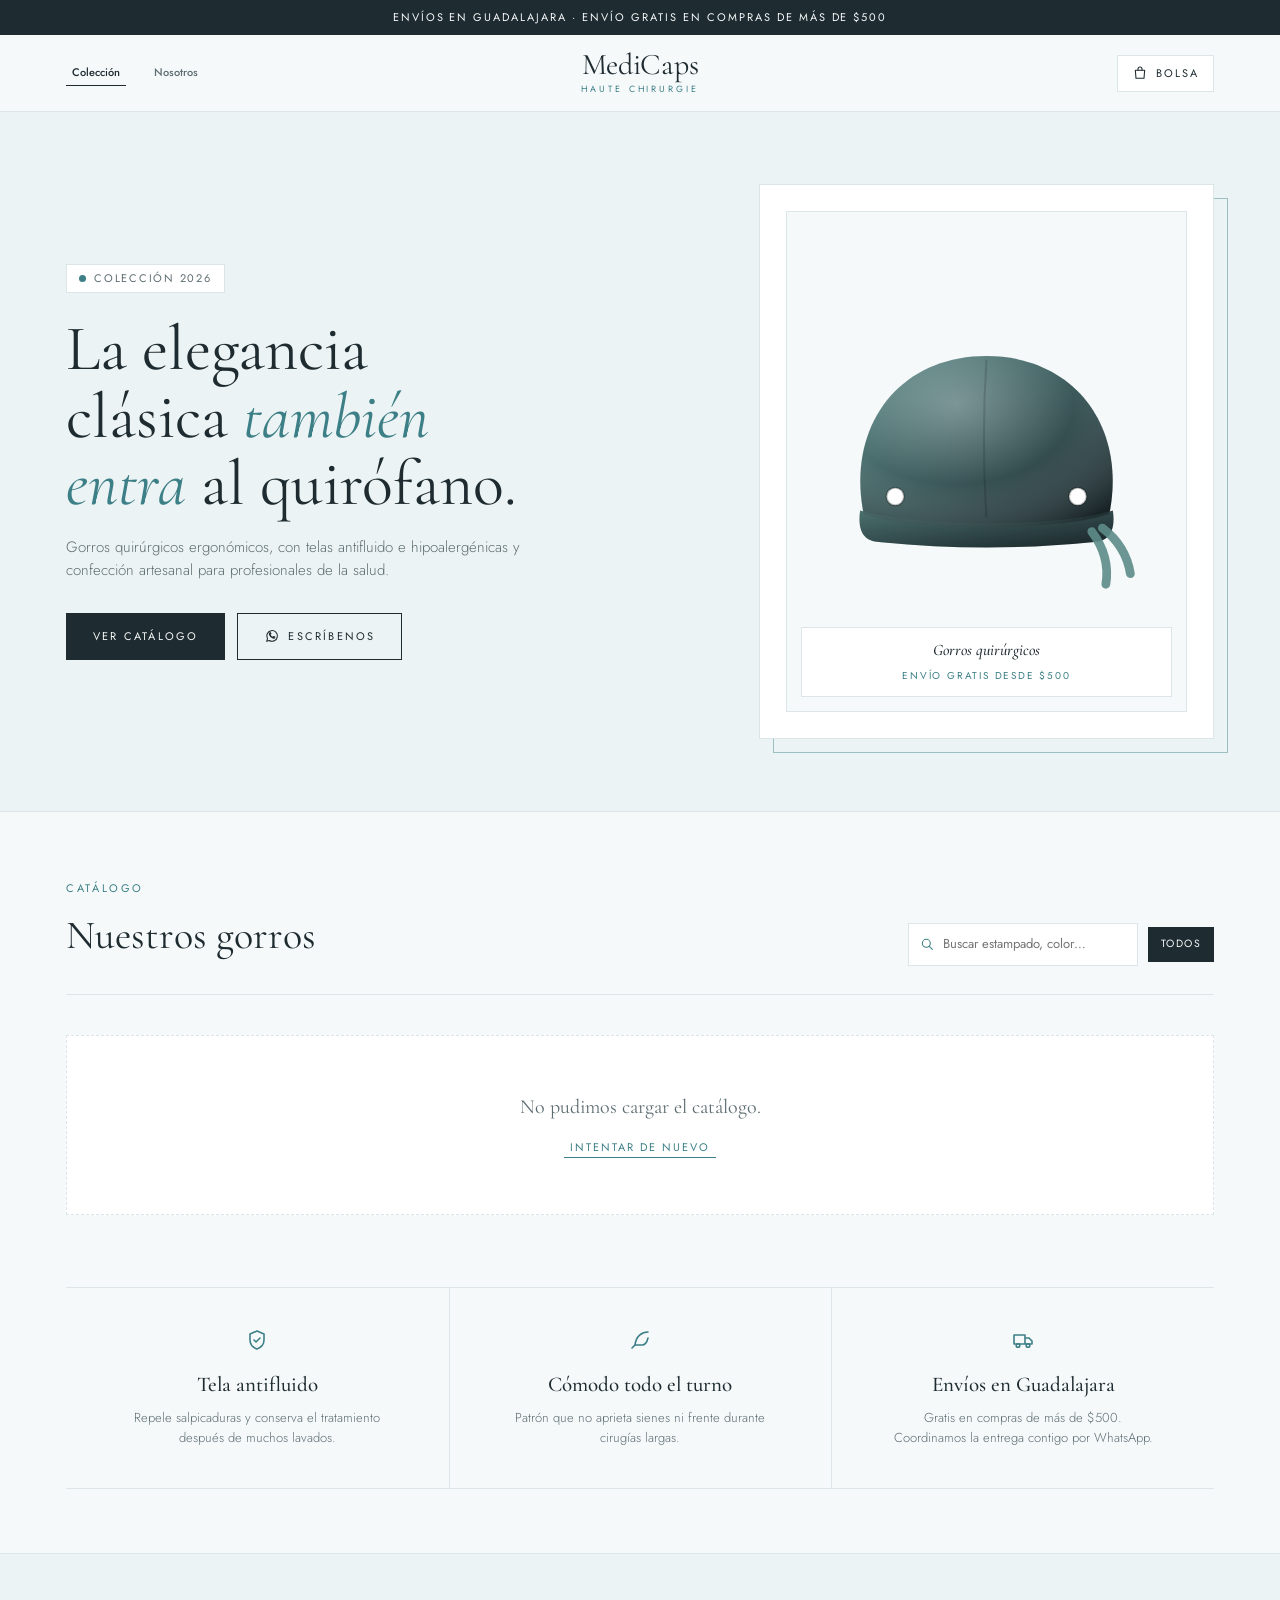
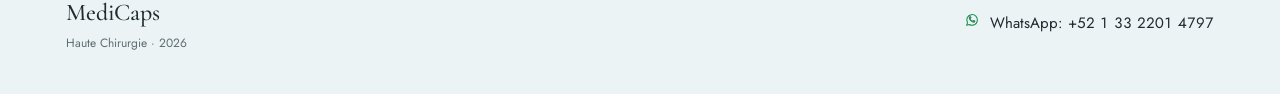
==== commit e3d9b349: "new" ====
--- a/index.html
+++ b/index.html
@@ -3,462 +3,17 @@
 <head>
 <meta charset="utf-8">
 <meta name="viewport" content="width=device-width,initial-scale=1,viewport-fit=cover">
+<meta name="theme-color" content="#F6F9FA">
+<meta name="description" content="Gorros quirúrgicos antifluido. Envíos en Guadalajara, gratis en compras de más de $500. Pedidos por WhatsApp.">
 <title>MediCaps · Gorros quirúrgicos</title>
-<meta name="description" content="Gorros quirúrgicos antifluido con bordado personalizado. Pedidos por WhatsApp.">
 <link rel="preconnect" href="https://fonts.googleapis.com">
 <link rel="preconnect" href="https://fonts.gstatic.com" crossorigin>
 <link rel="stylesheet" href="https://fonts.googleapis.com/css2?family=Cormorant+Garamond:ital,wght@0,400;0,500;0,600;1,400&family=Jost:wght@300;400;500;600&display=swap">
-<style>
-:root{padding-top:env(safe-area-inset-top,0px);padding-bottom:env(safe-area-inset-bottom,0px)}
-body{margin:0} img{max-width:100%} [hidden]{display:none!important}
-
-/* Layout: boutique editorial — banda de anuncio, header sticky con logo central, hero a dos columnas, catálogo en rejilla, cajones laterales para bolsa y administración */
-:root{
-  --bg:#FEFDFB; --surface:#FFFFFF; --band:#F8F5F1; --ink:#2C2A29; --muted:#6E6A66;
-  --accent:#8C7A6B; --line:#EDE8E1; --wa:#1E8A52; --danger:#A3412F; --on-ink:#FAF8F5;
-  --display:"Cormorant Garamond", Georgia, "Times New Roman", serif;
-  --body:"Jost", "Helvetica Neue", Arial, sans-serif;
-}
-@media (prefers-color-scheme: dark){:root:not([data-theme="light"]){
-  --bg:#1A1817; --surface:#232020; --band:#201D1B; --ink:#EEE8E1; --muted:#A79F97;
-  --accent:#C4B09E; --line:#3A3532; --wa:#3DBB78; --danger:#E0816B; --on-ink:#1A1817; color-scheme:dark}}
-:root[data-theme="dark"]{
-  --bg:#1A1817; --surface:#232020; --band:#201D1B; --ink:#EEE8E1; --muted:#A79F97;
-  --accent:#C4B09E; --line:#3A3532; --wa:#3DBB78; --danger:#E0816B; --on-ink:#1A1817; color-scheme:dark}
-
-*{box-sizing:border-box}
-body{background:var(--bg);color:var(--ink);font-family:var(--body);font-size:15px;line-height:1.55;-webkit-font-smoothing:antialiased}
-body::before{content:"";position:fixed;inset:0 0 auto;height:env(safe-area-inset-top,0px);z-index:10;background:var(--bg)}
-button,input,textarea,select{font:inherit;color:inherit}
-button{cursor:pointer;background:none;border:0}
-:focus-visible{outline:2px solid var(--accent);outline-offset:2px}
-.wrap{max-width:1180px;margin:0 auto;padding-left:max(16px,env(safe-area-inset-left,0px));padding-right:max(16px,env(safe-area-inset-right,0px))}
-.serif{font-family:var(--display)}
-.eyebrow{font-size:11px;letter-spacing:.24em;text-transform:uppercase;color:var(--accent)}
-h1,h2,h3,h4{font-family:var(--display);font-weight:400;margin:0;text-wrap:balance}
-
-/* anuncio */
-.announce{background:var(--ink);color:var(--on-ink);font-size:11px;letter-spacing:.18em;text-transform:uppercase;text-align:center;padding-block:9px}
-
-/* header */
-.top{position:sticky;top:env(safe-area-inset-top,0px);z-index:20;background:color-mix(in srgb,var(--bg) 92%,transparent);backdrop-filter:blur(8px);border-bottom:1px solid var(--line)}
-.top .wrap{display:grid;grid-template-columns:1fr auto 1fr;align-items:center;min-height:76px;gap:12px}
-.nav{display:flex;gap:22px;font-size:11px;letter-spacing:.2em;text-transform:uppercase;font-weight:500}
-.nav button{color:var(--muted);padding-block:4px;border-bottom:1px solid transparent}
-.nav button[aria-current="true"]{color:var(--ink);border-color:var(--ink)}
-.logo{text-align:center;cursor:pointer}
-.logo h1{font-size:30px;line-height:1;letter-spacing:-.01em}
-.logo p{margin:2px 0 0;font-size:9px;letter-spacing:.32em;text-transform:uppercase;color:var(--accent)}
-.actions{display:flex;justify-content:flex-end;gap:8px}
-.bag-btn{display:flex;align-items:center;gap:8px;border:1px solid var(--line);background:var(--surface);padding:9px 14px;font-size:11px;letter-spacing:.18em;text-transform:uppercase}
-.bag-btn .count{background:var(--accent);color:var(--on-ink);min-width:18px;height:18px;border-radius:9px;font-size:10px;display:grid;place-items:center;font-weight:600;padding:0 5px}
-.admin-btn{border:1px dashed var(--accent);color:var(--accent);padding:9px 12px;font-size:11px;letter-spacing:.14em;text-transform:uppercase}
-.ico{width:16px;height:16px;flex:none;stroke:currentColor;fill:none;stroke-width:1.6;stroke-linecap:round;stroke-linejoin:round}
-
-/* hero */
-.hero{background:var(--band);border-bottom:1px solid var(--line)}
-.hero .wrap{display:grid;grid-template-columns:7fr 5fr;gap:56px;align-items:center;padding-block:72px}
-.pill{display:inline-flex;align-items:center;gap:8px;border:1px solid var(--line);background:var(--surface);padding:5px 12px;font-size:11px;letter-spacing:.16em;text-transform:uppercase;color:var(--muted)}
-.pill i{width:7px;height:7px;border-radius:50%;background:var(--accent)}
-.hero h2{font-size:clamp(38px,5.4vw,64px);line-height:1.06;margin:22px 0 18px}
-.hero h2 em{color:var(--accent);font-weight:400}
-.hero p.lead{color:var(--muted);max-width:52ch;font-weight:300;margin:0}
-.cta-row{display:flex;flex-wrap:wrap;gap:12px;margin-top:30px}
-.btn{display:inline-flex;align-items:center;justify-content:center;gap:8px;padding:14px 26px;font-size:11px;letter-spacing:.2em;text-transform:uppercase;border:1px solid var(--ink);transition:background .25s,color .25s,border-color .25s;text-decoration:none}
-.btn-dark{background:var(--ink);color:var(--on-ink)}
-.btn-dark:hover{background:var(--accent);border-color:var(--accent)}
-.btn-line{color:var(--ink)}
-.btn-line:hover{background:var(--surface)}
-.btn-wa{background:var(--wa);border-color:var(--wa);color:#fff}
-.btn-wa:hover{filter:brightness(1.08)}
-.btn[aria-disabled="true"]{opacity:.45;pointer-events:none}
-.showcase{position:relative}
-.showcase .frame{position:relative;z-index:1;background:var(--surface);border:1px solid var(--line);padding:26px}
-.showcase .art{aspect-ratio:4/5;max-width:100%;background:var(--bg);border:1px solid var(--line);display:grid;place-items:center;padding:24px;position:relative}
-.showcase .ghost{position:absolute;inset:0;border:1px solid var(--accent);opacity:.45;transform:translate(14px,14px)}
-.caption{position:absolute;left:14px;right:14px;bottom:14px;background:var(--surface);border:1px solid var(--line);padding:10px;text-align:center}
-.caption b{display:block;font-family:var(--display);font-style:italic;font-weight:500;font-size:16px}
-.caption span{font-size:10px;letter-spacing:.18em;text-transform:uppercase;color:var(--accent)}
-
-/* catálogo */
-.catalog{padding-block:64px}
-.cat-head{display:flex;flex-wrap:wrap;justify-content:space-between;align-items:flex-end;gap:22px;border-bottom:1px solid var(--line);padding-bottom:28px;margin-bottom:40px}
-.cat-head h3{font-size:clamp(30px,3.4vw,40px);margin-top:4px}
-.filters{display:flex;flex-wrap:wrap;gap:10px;align-items:center}
-.search{position:relative}
-.search .ico{position:absolute;left:11px;top:50%;transform:translateY(-50%);color:var(--accent)}
-.search input{background:var(--surface);border:1px solid var(--line);padding:10px 12px 10px 34px;width:230px;max-width:100%;font-size:13px}
-.search input:focus{outline:none;border-color:var(--ink)}
-.chips{display:flex;flex-wrap:wrap;gap:6px}
-.chip{border:1px solid var(--line);background:var(--surface);color:var(--muted);padding:8px 12px;font-size:10.5px;letter-spacing:.14em;text-transform:uppercase}
-.chip[aria-pressed="true"]{background:var(--ink);color:var(--on-ink);border-color:var(--ink)}
-.grid{display:grid;grid-template-columns:repeat(auto-fill,minmax(280px,1fr));gap:32px}
-.card{background:var(--surface);border:1px solid var(--line);display:flex;flex-direction:column;transition:box-shadow .3s}
-.card:hover{box-shadow:0 18px 40px -24px rgba(44,42,41,.35)}
-.card .vis{position:relative;aspect-ratio:4/3;background:color-mix(in srgb,var(--pc) 13%,var(--surface));display:grid;place-items:center;border-bottom:1px solid var(--line);overflow:hidden;cursor:pointer}
-.card .vis svg{width:62%;transition:transform .5s}
-.card .vis img{width:100%;height:100%;object-fit:cover;transition:transform .5s}
-.card:hover .vis svg,.card:hover .vis img{transform:scale(1.05)}
-.tag{position:absolute;top:14px;left:14px;background:var(--surface);border:1px solid var(--line);padding:4px 9px;font-size:9px;letter-spacing:.18em;text-transform:uppercase}
-.soldout{position:absolute;top:14px;right:14px;background:var(--ink);color:var(--on-ink);padding:4px 9px;font-size:9px;letter-spacing:.18em;text-transform:uppercase}
-.card .info{padding:20px 22px;display:flex;flex-direction:column;gap:10px;flex:1}
-.card .row{display:flex;justify-content:space-between;gap:12px;align-items:flex-start}
-.card h4{font-size:21px;line-height:1.15;margin-top:2px}
-.price{font-family:var(--display);font-size:20px;font-weight:600;white-space:nowrap;font-variant-numeric:tabular-nums}
-.card .desc{font-size:13px;color:var(--muted);font-weight:300;margin:0;border-top:1px solid var(--line);padding-top:10px}
-.card .fabric{font-family:var(--display);font-style:italic;color:var(--accent);font-size:15px}
-.card .foot{padding:0 22px 22px;display:grid;grid-template-columns:1fr auto;gap:8px}
-.card .foot .btn{padding:12px 14px}
-.empty{border:1px dashed var(--line);background:var(--surface);padding:56px 20px;text-align:center;color:var(--muted)}
-.empty p{font-family:var(--display);font-size:20px;margin:0 0 12px}
-.link{color:var(--accent);border-bottom:1px solid var(--accent);font-size:11px;letter-spacing:.18em;text-transform:uppercase}
-
-.benefits{display:grid;grid-template-columns:repeat(3,1fr);border-block:1px solid var(--line);margin-top:72px}
-.benefits div{padding:40px 28px;text-align:center}
-.benefits div+div{border-left:1px solid var(--line)}
-.benefits .ico{width:24px;height:24px;color:var(--accent);margin-bottom:10px}
-.benefits h5{font-family:var(--display);font-size:21px;font-weight:500;margin:0 0 6px}
-.benefits p{font-size:13px;color:var(--muted);font-weight:300;margin:0 auto;max-width:34ch}
-
-/* nosotros */
-.about{max-width:720px;margin:0 auto;text-align:center;padding-block:80px}
-.about h3{font-size:clamp(32px,4.4vw,50px);line-height:1.1;margin:14px 0 22px}
-.about p{color:var(--muted);font-weight:300;white-space:pre-line}
-
-footer{background:var(--band);border-top:1px solid var(--line)}
-footer .wrap{display:flex;flex-wrap:wrap;justify-content:space-between;align-items:center;gap:18px;padding-block:40px}
-footer h5{font-family:var(--display);font-size:24px;font-weight:500;margin:0}
-footer small{color:var(--muted);font-size:12px}
-.phone{display:flex;align-items:center;gap:10px;font-variant-numeric:tabular-nums;user-select:all}
-
-/* overlays */
-.scrim{position:fixed;inset:0;z-index:50;background:rgba(26,24,23,.45);backdrop-filter:blur(2px)}
-.drawer{position:fixed;top:0;right:0;bottom:0;z-index:51;width:min(460px,100%);background:var(--bg);border-left:1px solid var(--line);display:flex;flex-direction:column;
-  padding:calc(20px + env(safe-area-inset-top,0px)) max(20px,env(safe-area-inset-right,0px)) calc(20px + env(safe-area-inset-bottom,0px)) 20px;box-shadow:-20px 0 50px -20px rgba(0,0,0,.35)}
-.drawer.wide{width:min(620px,100%)}
-.d-head{display:flex;justify-content:space-between;align-items:center;gap:12px;border-bottom:1px solid var(--line);padding-bottom:14px}
-.d-head h4{font-size:24px}
-.x{padding:6px}
-.d-body{flex:1;overflow-y:auto;padding-block:8px;min-height:0}
-.line-item{display:grid;grid-template-columns:56px 1fr auto;gap:14px;align-items:center;padding-block:14px;border-bottom:1px solid var(--line)}
-.thumb{width:56px;height:56px;border:1px solid var(--line);display:grid;place-items:center;overflow:hidden;background:color-mix(in srgb,var(--pc) 16%,var(--surface))}
-.thumb svg{width:80%}.thumb img{width:100%;height:100%;object-fit:cover}
-.line-item h5{font-family:var(--display);font-size:17px;font-weight:500;margin:0;line-height:1.2}
-.line-item .meta{font-size:11px;color:var(--accent)}
-.stepper{display:inline-flex;align-items:center;border:1px solid var(--line);margin-top:6px}
-.stepper button{width:28px;height:28px;display:grid;place-items:center}
-.stepper span{min-width:24px;text-align:center;font-size:13px;font-variant-numeric:tabular-nums}
-.remove{font-size:10px;letter-spacing:.14em;text-transform:uppercase;color:var(--muted);text-decoration:underline}
-.d-foot{border-top:1px solid var(--line);padding-top:16px;display:flex;flex-direction:column;gap:12px}
-.total{display:flex;justify-content:space-between;align-items:baseline}
-.total span:first-child{font-size:11px;letter-spacing:.18em;text-transform:uppercase;color:var(--muted)}
-.total span:last-child{font-family:var(--display);font-size:24px;font-weight:600;font-variant-numeric:tabular-nums}
-.note{font-size:12px;color:var(--muted);margin:0}
-.field{display:flex;flex-direction:column;gap:5px}
-.field label{font-size:10.5px;letter-spacing:.16em;text-transform:uppercase;color:var(--muted)}
-.field input,.field textarea,.field select{background:var(--surface);border:1px solid var(--line);padding:10px 12px;font-size:14px;width:100%}
-.field textarea{resize:vertical;min-height:70px}
-.field input:focus,.field textarea:focus,.field select:focus{outline:none;border-color:var(--ink)}
-.two{display:grid;grid-template-columns:1fr 1fr;gap:12px}
-
-.modal-wrap{position:fixed;inset:0;z-index:51;display:grid;place-items:center;padding:20px max(16px,env(safe-area-inset-right,0px)) 20px max(16px,env(safe-area-inset-left,0px));overflow-y:auto}
-.modal{position:relative;background:var(--bg);border:1px solid var(--line);width:min(820px,100%);display:grid;grid-template-columns:1fr 1fr;gap:28px;padding:28px;box-shadow:0 30px 60px -25px rgba(0,0,0,.45)}
-.modal .x{position:absolute;top:10px;right:10px}
-.modal .vis{aspect-ratio:1;max-width:100%;background:color-mix(in srgb,var(--pc) 13%,var(--surface));border:1px solid var(--line);display:grid;place-items:center;overflow:hidden}
-.modal .vis svg{width:78%}.modal .vis img{width:100%;height:100%;object-fit:cover}
-.modal .content{display:flex;flex-direction:column;gap:12px;min-width:0}
-.modal h4{font-size:30px;line-height:1.1}
-.modal .desc{color:var(--muted);font-weight:300;margin:0;font-size:14px}
-.specs{display:grid;grid-template-columns:auto 1fr;gap:4px 14px;font-size:13px;border-block:1px solid var(--line);padding-block:10px}
-.specs dt{color:var(--muted)}.specs dd{margin:0}
-
-/* (panel de administración no se usa en esta versión) */
-.tabs{display:flex;gap:4px;margin-top:14px}
-.tabs button{padding:8px 14px;font-size:11px;letter-spacing:.16em;text-transform:uppercase;color:var(--muted);border-bottom:2px solid transparent}
-.tabs button[aria-selected="true"]{color:var(--ink);border-color:var(--accent)}
-.status{font-size:12px;padding:8px 12px;border:1px solid var(--line);background:var(--surface);display:flex;gap:8px;align-items:center}
-.status i{width:8px;height:8px;border-radius:50%;background:var(--muted);flex:none}
-.status.dirty i{background:#C9852F}.status.ok i{background:var(--wa)}.status.err i{background:var(--danger)}
-.adm-row{display:grid;grid-template-columns:48px 1fr auto;gap:12px;align-items:center;padding-block:12px;border-bottom:1px solid var(--line)}
-.adm-row .thumb{width:48px;height:48px}
-.adm-row b{font-family:var(--display);font-size:17px;font-weight:500;display:block;line-height:1.2}
-.adm-row small{color:var(--muted);font-size:12px;font-variant-numeric:tabular-nums}
-.adm-actions{display:flex;gap:6px}
-.mini{border:1px solid var(--line);background:var(--surface);padding:6px 10px;font-size:10.5px;letter-spacing:.12em;text-transform:uppercase}
-.mini.danger{color:var(--danger);border-color:var(--danger)}
-.form{display:flex;flex-direction:column;gap:14px;padding-block:14px}
-.swatches{display:flex;flex-wrap:wrap;gap:8px;align-items:center}
-.swatch{width:30px;height:30px;border-radius:50%;border:2px solid transparent;outline:1px solid var(--line)}
-.swatch[aria-pressed="true"]{border-color:var(--ink)}
-.photo-box{display:flex;gap:12px;align-items:center}
-.photo-box .thumb{width:72px;height:72px}
-.check{display:flex;gap:8px;align-items:center;font-size:14px}
-.badge{font-size:9.5px;letter-spacing:.14em;text-transform:uppercase;padding:2px 7px;border:1px solid var(--line);color:var(--muted);margin-left:6px;vertical-align:middle}
-.preview-bar{background:#C9852F;color:#1A1817;text-align:center;font-size:12px;padding-block:6px}
-
-.toast{position:fixed;left:50%;bottom:calc(24px + env(safe-area-inset-bottom,0px));transform:translateX(-50%);z-index:60;background:var(--ink);color:var(--on-ink);padding:11px 18px;font-size:13px;box-shadow:0 10px 30px -10px rgba(0,0,0,.4);max-width:calc(100% - 32px)}
-
-@media (max-width:860px){
-  .hero .wrap{grid-template-columns:1fr;gap:40px;padding-block:48px}
-  .showcase{max-width:380px;width:100%;margin:0 auto}
-  .modal{grid-template-columns:1fr}
-  .benefits{grid-template-columns:1fr}
-  .benefits div+div{border-left:0;border-top:1px solid var(--line)}
-}
-@media (max-width:640px){
-  .top .wrap{grid-template-columns:auto 1fr auto;min-height:64px}
-  .nav{gap:12px;font-size:10px;letter-spacing:.12em}
-  .logo h1{font-size:23px}
-  .logo p{display:none}
-  .bag-btn .lbl,.admin-btn .lbl{display:none}
-  .bag-btn,.admin-btn{padding:8px 10px}
-  .grid{grid-template-columns:1fr}
-  .two{grid-template-columns:1fr}
-  .search input{width:100%}
-  .search,.filters{width:100%}
-}
-@media (prefers-reduced-motion:reduce){*{transition:none!important}}
-
-</style>
+<link rel="stylesheet" href="/styles.css">
 </head>
 <body>
 <div id="app"></div>
-<script>
-(function(){
-"use strict";
-
-/* Textos por defecto: se reemplazan con lo que guardas en /admin */
-var CONFIG = {
-  storeName: "MediCaps", tagline: "Haute Chirurgie", whatsapp: "+52 1 33 2201 4797", currency: "MXN",
-  announcement: "Pedidos directos por WhatsApp", heroBadge: "Colección 2026",
-  heroTitle: "La elegancia clásica también entra al quirófano.",
-  heroText: "Gorros quirúrgicos ergonómicos, con telas antifluido e hipoalergénicas y confección artesanal para profesionales de la salud.",
-  aboutTitle: "Hacemos de la indumentaria médica un oficio de sastre.", aboutText: ""
-};
-
-/* Productos de ejemplo (solo si la API no responde, p. ej. al abrir el archivo sin servidor) */
-var SAMPLE = [
-  {id:"p1",name:"Gorro Botanical",category:"Edición Limitada",price:320,color:"#4A5D4E",pattern:"Hojas de salvia",fabric:"Algodón orgánico antifluido",description:"Estampado de hojas en verde salvia. Ajuste trasero con cintas y botones salva-orejas.",tag:"Más vendido",image:"",available:true},
-  {id:"p2",name:"Gorro Minimal Taupe",category:"Liso",price:280,color:"#8C7A6B",pattern:"Taupe mate",fabric:"Tejido stretch en 4 direcciones",description:"Liso, sobrio y muy ligero. Ideal para turnos largos.",tag:"Esencial",image:"",available:true},
-  {id:"p3",name:"Gorro Terrazzo",category:"Diseño Exclusivo",price:300,color:"#C8945F",pattern:"Mármol y terrazzo",fabric:"Antimicrobiano transpirable",description:"Estampado tipo terrazzo en tonos arena y miel.",tag:"Nuevo",image:"",available:true},
-  {id:"p4",name:"Gorro Terracota",category:"Liso",price:290,color:"#B5654B",pattern:"Terracota cálido",fabric:"Algodón ligero",description:"Color terracota que no se deslava. Banda interior absorbente.",tag:"Popular",image:"",available:true},
-  {id:"p5",name:"Gorro Little Stars",category:"Estampado Ilustrado",price:310,color:"#3B4A6B",pattern:"Constelaciones suaves",fabric:"Antifluido de alta densidad",description:"Pensado para pediatría: estrellas pequeñas sobre azul noche.",tag:"Pediatría",image:"",available:true},
-  {id:"p6",name:"Gorro Menta Silvestre",category:"Edición Limitada",price:300,color:"#5B8C7E",pattern:"Botánico menta",fabric:"Microfibra quirúrgica suave",description:"Hojas finas en verde menta. Edición limitada.",tag:"Edición limitada",image:"",available:true}
-];
-
-var PRODUCTS = [];
-var loading = true;
-var ui = { view:"shop", cat:"Todos", q:"", cartOpen:false, quick:null, quickQty:1, quickEmb:"", buyerName:"", buyerNote:"" };
-var cart = loadCart();
-var app = document.getElementById("app");
-
-/* ---------- utilidades ---------- */
-function esc(s){return String(s==null?"":s).replace(/[&<>"']/g,function(c){return {"&":"&amp;","<":"&lt;",">":"&gt;","\"":"&quot;","'":"&#39;"}[c];});}
-function money(n){return "$"+Number(n||0).toLocaleString("es-MX",{maximumFractionDigits:2})+" "+CONFIG.currency;}
-function moneyShort(n){return "$"+Number(n||0).toLocaleString("es-MX",{maximumFractionDigits:2});}
-function find(id){return PRODUCTS.find(function(p){return p.id===id;});}
-function waDigits(){
-  var d=String(CONFIG.whatsapp||"").replace(/\D/g,"");
-  if(d.length===13 && d.indexOf("521")===0) d="52"+d.slice(3);
-  if(d.length===10) d="52"+d;
-  return d;
-}
-function waLink(text){return "https://wa.me/"+waDigits()+"?text="+encodeURIComponent(text);}
-function loadCart(){try{var c=JSON.parse(localStorage.getItem("mc-cart")||"[]");return Array.isArray(c)?c:[];}catch(e){return [];}}
-function saveCart(){try{localStorage.setItem("mc-cart",JSON.stringify(cart));}catch(e){}}
-function icon(name){
-  var p={bag:'<path d="M5 8h14l-1 12H6L5 8z"/><path d="M9 8V6a3 3 0 0 1 6 0v2"/>',
-    search:'<circle cx="11" cy="11" r="6"/><path d="m20 20-4.5-4.5"/>',
-    x:'<path d="M6 6l12 12M18 6 6 18"/>', plus:'<path d="M12 5v14M5 12h14"/>', minus:'<path d="M5 12h14"/>',
-    eye:'<path d="M2 12s3.5-6 10-6 10 6 10 6-3.5 6-10 6S2 12 2 12z"/><circle cx="12" cy="12" r="2.5"/>',
-    shield:'<path d="M12 3 5 6v6c0 4.5 3 7.5 7 9 4-1.5 7-4.5 7-9V6l-7-3z"/><path d="m9 12 2 2 4-4"/>',
-    feather:'<path d="M20 4c-6 0-12 4-13 13l-3 3"/><path d="M7 17h7c3 0 5-3 6-7"/>',
-    scissors:'<circle cx="6" cy="6" r="2.5"/><circle cx="6" cy="18" r="2.5"/><path d="M8 7.5 20 18M8 16.5 20 6"/>',
-    wa:'<path d="M4 20l1.3-4A8 8 0 1 1 8 18.7L4 20z"/><path d="M9 9.5c.3 2 2.5 4.2 4.5 4.5l1-1.2 1.8.8c-.2 1-1 1.7-2 1.6-3-.3-6-3.3-6.3-6.3-.1-1 .6-1.8 1.6-2l.8 1.8L9 9.5z"/>'}[name];
-  return '<svg class="ico" viewBox="0 0 24 24" aria-hidden="true">'+p+'</svg>';
-}
-function capSVG(color,text,grad){
-  var fill=grad?"url(#g"+grad+")":esc(color);
-  return '<svg viewBox="0 0 200 160" aria-hidden="true">'+
-    (grad?'<defs><linearGradient id="g'+grad+'" x1="0" y1="0" x2="1" y2="1"><stop offset="0" stop-color="'+esc(color)+'"/><stop offset="1" stop-color="#4A3E35"/></linearGradient></defs>':'')+
-    '<path d="M30 110C20 60 50 20 100 20s80 40 70 90c-30 10-110 10-140 0z" fill="'+fill+'"/>'+
-    '<path d="M28 108c32 10 112 10 144 0 2 14-4 18-12 18-40 4-80 4-120 0-8 0-14-4-12-18z" fill="#000" opacity=".16"/>'+
-    '<path d="M160 120c6 8 10 18 8 30M166 118c8 6 14 14 16 26" stroke="'+esc(color)+'" stroke-width="5" fill="none" stroke-linecap="round" opacity=".85"/>'+
-    '<circle cx="152" cy="100" r="5" fill="#FAF8F5" stroke="#00000033" stroke-width="1.2"/>'+
-    '<circle cx="48" cy="100" r="5" fill="#FAF8F5" stroke="#00000033" stroke-width="1.2"/>'+
-    (text?'<text x="100" y="96" fill="#F3EFEA" font-size="9" font-family="Georgia,serif" text-anchor="middle" letter-spacing="1">'+esc(text)+'</text>':'')+
-    '</svg>';
-}
-function visual(p){return p.image?'<img src="'+esc(p.image)+'" alt="'+esc(p.name)+'" loading="lazy">':capSVG(p.color);}
-
-/* ---------- datos ---------- */
-function loadStore(){
-  fetch("/api/store",{cache:"no-store"}).then(function(r){if(!r.ok)throw new Error(r.status);return r.json();})
-    .then(function(d){
-      Object.keys(d.settings||{}).forEach(function(k){CONFIG[k]=d.settings[k];});
-      PRODUCTS=Array.isArray(d.products)?d.products:[];
-      document.title=CONFIG.storeName+" · Gorros quirúrgicos";
-    })
-    .catch(function(){PRODUCTS=SAMPLE;})
-    .then(function(){loading=false;render();});
-}
-
-/* ---------- carrito ---------- */
-function cartKey(id,emb){return id+"|"+(emb||"");}
-function addToCart(id,qty,emb){
-  var p=find(id); if(!p||p.available===false) return;
-  var k=cartKey(id,emb); var it=cart.find(function(c){return cartKey(c.id,c.emb)===k;});
-  if(it) it.qty+=qty; else cart.push({id:id,qty:qty,emb:emb||""});
-  saveCart(); ui.cartOpen=true; ui.quick=null; render();
-}
-function cartLines(){return cart.map(function(c){var p=find(c.id);return p?{c:c,p:p,sub:p.price*c.qty}:null;}).filter(Boolean);}
-function cartCount(){return cartLines().reduce(function(s,l){return s+l.c.qty;},0);}
-function cartTotal(){return cartLines().reduce(function(s,l){return s+l.sub;},0);}
-function orderMessage(){
-  var m="Hola, quiero hacer este pedido en "+CONFIG.storeName+":\n\n";
-  cartLines().forEach(function(l){
-    m+="• "+l.c.qty+" × "+l.p.name+" ("+moneyShort(l.p.price)+" c/u) = "+moneyShort(l.sub)+"\n";
-    if(l.c.emb) m+="   Bordado: \""+l.c.emb+"\"\n";
-  });
-  m+="\nTotal: "+money(cartTotal());
-  if(ui.buyerName.trim()) m+="\nNombre: "+ui.buyerName.trim();
-  if(ui.buyerNote.trim()) m+="\nComentarios: "+ui.buyerNote.trim();
-  return m;
-}
-function singleMessage(p,qty,emb){
-  var m="Hola, me interesa este gorro de "+CONFIG.storeName+":\n\n• "+qty+" × "+p.name+" ("+moneyShort(p.price)+" c/u) = "+moneyShort(p.price*qty);
-  if(emb) m+="\n   Bordado: \""+emb+"\"";
-  return m+"\n\n¿Está disponible?";
-}
-
-/* ---------- render ---------- */
-function categories(){var s=[];PRODUCTS.forEach(function(p){if(p.category&&s.indexOf(p.category)<0)s.push(p.category);});return ["Todos"].concat(s);}
-function filtered(){
-  var q=ui.q.trim().toLowerCase();
-  return PRODUCTS.filter(function(p){
-    var okC=ui.cat==="Todos"||p.category===ui.cat;
-    var hay=(p.name+" "+p.pattern+" "+p.description+" "+p.category).toLowerCase();
-    return okC&&(!q||hay.indexOf(q)>=0);
-  });
-}
-function heroTitle(t){
-  t=esc(t||"");var w=t.split(" ");if(w.length<4)return t;
-  var a=Math.floor(w.length*0.45),b=Math.min(w.length,a+2);
-  return w.slice(0,a).join(" ")+" <em>"+w.slice(a,b).join(" ")+"</em> "+w.slice(b).join(" ");
-}
-function render(){
-  var s=CONFIG, h="";
-  if(s.announcement) h+='<div class="announce"><div class="wrap">'+esc(s.announcement)+'</div></div>';
-  h+='<header class="top"><div class="wrap">'+
-    '<nav class="nav" aria-label="Secciones"><button data-a="view" data-v="shop" aria-current="'+(ui.view==="shop")+'">Colección</button><button data-a="view" data-v="about" aria-current="'+(ui.view==="about")+'">Nosotros</button></nav>'+
-    '<div class="logo" data-a="view" data-v="shop"><h1>'+esc(s.storeName)+'</h1><p>'+esc(s.tagline)+'</p></div>'+
-    '<div class="actions"><button class="bag-btn" data-a="cart-open" aria-label="Abrir bolsa">'+icon("bag")+'<span class="lbl">Bolsa</span>'+(cartCount()?'<span class="count">'+cartCount()+'</span>':'')+'</button></div>'+
-    '</div></header>';
-  if(ui.view==="shop"){
-    var hp=PRODUCTS[0];
-    h+='<section class="hero"><div class="wrap"><div><span class="pill"><i></i>'+esc(s.heroBadge)+'</span><h2>'+heroTitle(s.heroTitle)+'</h2><p class="lead">'+esc(s.heroText)+'</p>'+
-      '<div class="cta-row"><button class="btn btn-dark" data-a="scroll">Ver catálogo</button><a class="btn btn-line" href="'+esc(waLink("Hola, quiero información sobre gorros personalizados con bordado."))+'" target="_blank" rel="noopener">'+icon("scissors")+' Pedir con bordado</a></div></div>'+
-      '<div class="showcase"><div class="ghost"></div><div class="frame"><div class="art">'+
-      (hp&&hp.image?'<img src="'+esc(hp.image)+'" alt="" style="width:100%;height:100%;object-fit:cover">':capSVG(hp?hp.color:"#8C7A6B","Dra. Valenzuela","h"))+
-      '<div class="caption"><b>'+esc(hp?hp.name:"Gorros quirúrgicos")+'</b><span>Bordado con tu nombre</span></div></div></div></div></div></section>';
-    h+='<section class="catalog" id="catalog"><div class="wrap"><div class="cat-head"><div><span class="eyebrow">Catálogo</span><h3>Nuestros gorros</h3></div>'+
-      '<div class="filters"><div class="search">'+icon("search")+'<input id="q" type="search" placeholder="Buscar estampado, color…" value="'+esc(ui.q)+'" aria-label="Buscar"></div>'+
-      '<div class="chips">'+categories().map(function(c){return '<button class="chip" data-a="cat" data-v="'+esc(c)+'" aria-pressed="'+(ui.cat===c)+'">'+esc(c)+'</button>';}).join("")+'</div></div></div>'+
-      '<div id="grid">'+gridHTML()+'</div>'+
-      '<div class="benefits"><div>'+icon("shield")+'<h5>Tela antifluido</h5><p>Repele salpicaduras y conserva el tratamiento después de muchos lavados.</p></div>'+
-      '<div>'+icon("feather")+'<h5>Cómodo todo el turno</h5><p>Patrón que no aprieta sienes ni frente durante cirugías largas.</p></div>'+
-      '<div>'+icon("scissors")+'<h5>Bordado personalizado</h5><p>Tu nombre o especialidad bordado con hilo resistente al cloro.</p></div></div></div></section>';
-  } else {
-    h+='<section class="wrap"><div class="about"><span class="eyebrow">Nosotros</span><h3>'+esc(s.aboutTitle)+'</h3><p>'+esc(s.aboutText)+'</p><div class="cta-row" style="justify-content:center"><button class="btn btn-dark" data-a="view" data-v="shop">Ver la colección</button></div></div></section>';
-  }
-  h+='<footer><div class="wrap"><div><h5>'+esc(s.storeName)+'</h5><small>'+esc(s.tagline)+' · '+new Date().getFullYear()+'</small></div><div class="phone"><span style="color:var(--wa)">'+icon("wa")+'</span><span>WhatsApp: '+esc(s.whatsapp)+'</span></div></div></footer>';
-  if(ui.cartOpen) h+=cartHTML();
-  if(ui.quick) h+=quickHTML();
-  var active=document.activeElement, aid=active&&active.id, pos=aid&&active.selectionStart;
-  app.innerHTML=h;
-  if(aid){var el=document.getElementById(aid);if(el){el.focus();try{if(pos!=null)el.setSelectionRange(pos,pos);}catch(e){}}}
-}
-function gridHTML(){
-  if(loading) return '<div class="empty"><p>Cargando catálogo…</p></div>';
-  var list=filtered();
-  if(!PRODUCTS.length) return '<div class="empty"><p>Todavía no hay productos en el catálogo.</p></div>';
-  if(!list.length) return '<div class="empty"><p>No encontramos gorros con esa búsqueda.</p><button class="link" data-a="reset">Quitar filtros</button></div>';
-  return '<div class="grid">'+list.map(function(p){
-    var off=p.available===false;
-    return '<article class="card" style="--pc:'+esc(p.color)+'"><div class="vis" data-a="quick" data-id="'+esc(p.id)+'">'+(p.tag?'<span class="tag">'+esc(p.tag)+'</span>':'')+(off?'<span class="soldout">Agotado</span>':'')+visual(p)+'</div>'+
-      '<div class="info"><div class="row"><div><span class="eyebrow">'+esc(p.category)+'</span><h4>'+esc(p.name)+'</h4></div><span class="price">'+moneyShort(p.price)+'</span></div>'+
-      (p.description?'<p class="desc">'+esc(p.description)+'</p>':'')+(p.fabric?'<div class="fabric">'+esc(p.fabric)+'</div>':'')+'</div>'+
-      '<div class="foot"><button class="btn btn-line" data-a="add" data-id="'+esc(p.id)+'"'+(off?' aria-disabled="true"':'')+'>'+icon("bag")+(off?' Agotado':' Añadir a la bolsa')+'</button>'+
-      '<button class="btn btn-line" data-a="quick" data-id="'+esc(p.id)+'" aria-label="Ver detalle de '+esc(p.name)+'">'+icon("eye")+'</button></div></article>';
-  }).join("")+'</div>';
-}
-function cartHTML(){
-  var lines=cartLines();
-  var body=lines.length?lines.map(function(l){
-    var k=esc(cartKey(l.c.id,l.c.emb));
-    return '<div class="line-item"><div class="thumb" style="--pc:'+esc(l.p.color)+'">'+visual(l.p)+'</div><div><h5>'+esc(l.p.name)+'</h5>'+(l.c.emb?'<div class="meta">Bordado: "'+esc(l.c.emb)+'"</div>':'')+
-      '<div class="stepper"><button data-a="qty" data-k="'+k+'" data-d="-1" aria-label="Quitar uno">'+icon("minus")+'</button><span>'+l.c.qty+'</span><button data-a="qty" data-k="'+k+'" data-d="1" aria-label="Agregar uno">'+icon("plus")+'</button></div></div>'+
-      '<div style="text-align:right"><div class="price" style="font-size:17px">'+moneyShort(l.sub)+'</div><button class="remove" data-a="rm" data-k="'+k+'">Quitar</button></div></div>';
-  }).join(""):'<div class="empty" style="margin-top:20px"><p>Tu bolsa está vacía.</p><button class="link" data-a="cart-shop">Ver la colección</button></div>';
-  var foot=lines.length?'<div class="d-foot"><div class="total"><span>Total</span><span>'+money(cartTotal())+'</span></div>'+
-    '<div class="field"><label for="buyer-name">Tu nombre (opcional)</label><input id="buyer-name" value="'+esc(ui.buyerName)+'" autocomplete="name"></div>'+
-    '<div class="field"><label for="buyer-note">Comentarios (talla, entrega…)</label><input id="buyer-note" value="'+esc(ui.buyerNote)+'"></div>'+
-    '<a id="wa-order" class="btn btn-wa" href="'+esc(waLink(orderMessage()))+'" target="_blank" rel="noopener">'+icon("wa")+' Pedir por WhatsApp</a>'+
-    '<p class="note">Se abre WhatsApp con tu pedido ya escrito; solo tienes que enviarlo. El envío y la forma de pago se acuerdan por ahí.</p></div>':'';
-  return '<div class="scrim" data-a="close-all"></div><aside class="drawer" role="dialog" aria-label="Tu bolsa"><div class="d-head"><h4>Tu bolsa</h4><button class="x" data-a="close-all" aria-label="Cerrar">'+icon("x")+'</button></div><div class="d-body">'+body+'</div>'+foot+'</aside>';
-}
-function quickHTML(){
-  var p=find(ui.quick); if(!p) return "";
-  var off=p.available===false;
-  return '<div class="scrim" data-a="close-all"></div><div class="modal-wrap" data-a="close-bg"><div class="modal" role="dialog" aria-label="'+esc(p.name)+'" style="--pc:'+esc(p.color)+'">'+
-    '<button class="x" data-a="close-all" aria-label="Cerrar">'+icon("x")+'</button><div class="vis">'+visual(p)+'</div>'+
-    '<div class="content"><span class="eyebrow">'+esc(p.category)+'</span><h4>'+esc(p.name)+'</h4><div class="price" style="font-size:24px">'+money(p.price)+'</div>'+
-    (p.description?'<p class="desc">'+esc(p.description)+'</p>':'')+
-    '<dl class="specs">'+(p.pattern?'<dt>Diseño</dt><dd>'+esc(p.pattern)+'</dd>':'')+(p.fabric?'<dt>Tela</dt><dd>'+esc(p.fabric)+'</dd>':'')+'<dt>Disponible</dt><dd>'+(off?"Agotado por ahora":"Sí")+'</dd></dl>'+
-    (off?'':'<div class="field"><label for="quick-emb">Nombre para bordar (opcional)</label><input id="quick-emb" maxlength="25" placeholder="Ej. Dra. López · Anestesiología" value="'+esc(ui.quickEmb)+'"></div>'+
-    '<div style="display:flex;gap:10px;align-items:center"><div class="stepper" style="margin:0"><button data-a="qq" data-d="-1" aria-label="Menos">'+icon("minus")+'</button><span>'+ui.quickQty+'</span><button data-a="qq" data-d="1" aria-label="Más">'+icon("plus")+'</button></div>'+
-    '<button class="btn btn-dark" style="flex:1" data-a="add-quick">Añadir a la bolsa</button></div>'+
-    '<a id="wa-single" class="btn btn-wa" href="'+esc(waLink(singleMessage(p,ui.quickQty,ui.quickEmb.trim())))+'" target="_blank" rel="noopener">'+icon("wa")+' Preguntar por WhatsApp</a>'+
-    '<p class="note">El costo del bordado se confirma por WhatsApp.</p>')+'</div></div></div>';
-}
-
-/* ---------- eventos ---------- */
-app.addEventListener("click",function(ev){
-  var t=ev.target.closest("[data-a]"); if(!t) return;
-  if(t.getAttribute("aria-disabled")==="true"){ev.preventDefault();return;}
-  switch(t.dataset.a){
-    case "view": ui.view=t.dataset.v; render(); window.scrollTo(0,0); break;
-    case "scroll": var c=document.getElementById("catalog"); if(c) c.scrollIntoView({behavior:"smooth"}); break;
-    case "cat": ui.cat=t.dataset.v; render(); break;
-    case "reset": ui.cat="Todos"; ui.q=""; render(); break;
-    case "add": addToCart(t.dataset.id,1,""); break;
-    case "quick": ui.quick=t.dataset.id; ui.quickQty=1; ui.quickEmb=""; render(); break;
-    case "qq": ui.quickQty=Math.max(1,ui.quickQty+Number(t.dataset.d)); render(); break;
-    case "add-quick": addToCart(ui.quick,ui.quickQty,ui.quickEmb.trim()); break;
-    case "close-bg": if(ev.target===t){ui.quick=null;render();} break;
-    case "close-all": ui.cartOpen=false; ui.quick=null; render(); break;
-    case "cart-open": ui.cartOpen=true; render(); break;
-    case "cart-shop": ui.cartOpen=false; ui.view="shop"; render(); break;
-    case "qty": var it=cart.find(function(c){return cartKey(c.id,c.emb)===t.dataset.k;});
-      if(it){it.qty+=Number(t.dataset.d); if(it.qty<1) cart.splice(cart.indexOf(it),1);} saveCart(); render(); break;
-    case "rm": cart=cart.filter(function(c){return cartKey(c.id,c.emb)!==t.dataset.k;}); saveCart(); render(); break;
-  }
-});
-app.addEventListener("input",function(ev){
-  var el=ev.target;
-  if(el.id==="q"){ui.q=el.value;var g=document.getElementById("grid");if(g)g.innerHTML=gridHTML();return;}
-  if(el.id==="buyer-name"||el.id==="buyer-note"){
-    if(el.id==="buyer-name")ui.buyerName=el.value;else ui.buyerNote=el.value;
-    var w=document.getElementById("wa-order");if(w)w.href=waLink(orderMessage());return;
-  }
-  if(el.id==="quick-emb"){ui.quickEmb=el.value;var p=find(ui.quick),ws=document.getElementById("wa-single");if(ws&&p)ws.href=waLink(singleMessage(p,ui.quickQty,ui.quickEmb.trim()));}
-});
-document.addEventListener("keydown",function(ev){if(ev.key==="Escape"&&(ui.quick||ui.cartOpen)){ui.quick=null;ui.cartOpen=false;render();}});
-
-render();
-loadStore();
-})();
-
-</script>
+<script src="/cap.js"></script>
+<script src="/store.js"></script>
 </body>
 </html>
--- a/styles.css
+++ b/styles.css
@@ -0,0 +1,295 @@
+:root{padding-top:env(safe-area-inset-top,0px);padding-bottom:env(safe-area-inset-bottom,0px)}
+body{margin:0} img{max-width:100%} [hidden]{display:none!important}
+/* Layout: boutique clínica clara — banda de anuncio, header sticky con logo central, hero a dos columnas, catálogo en rejilla, cajones laterales para bolsa y administración */
+:root{
+  --bg:#F6F9FA; --surface:#FFFFFF; --band:#ECF3F4; --ink:#1E2B30; --muted:#5D6D72;
+  --accent:#3C7F86; --line:#DCE6E8; --wa:#1E8A52; --danger:#B4473A; --warn:#B7791F; --on-ink:#F6F9FA; color-scheme:light;
+  --display:"Cormorant Garamond", Georgia, "Times New Roman", serif;
+  --body:"Jost", "Helvetica Neue", Arial, sans-serif;
+}
+
+*{box-sizing:border-box}
+body{background:var(--bg);color:var(--ink);font-family:var(--body);font-size:15px;line-height:1.55;-webkit-font-smoothing:antialiased}
+body::before{content:"";position:fixed;inset:0 0 auto;height:env(safe-area-inset-top,0px);z-index:10;background:var(--bg)}
+button,input,textarea,select{font:inherit;color:inherit}
+button{cursor:pointer;background:none;border:0}
+:focus-visible{outline:2px solid var(--accent);outline-offset:2px}
+.wrap{max-width:1180px;margin:0 auto;padding-left:max(16px,env(safe-area-inset-left,0px));padding-right:max(16px,env(safe-area-inset-right,0px))}
+.serif{font-family:var(--display)}
+.eyebrow{font-size:11px;letter-spacing:.24em;text-transform:uppercase;color:var(--accent)}
+h1,h2,h3,h4{font-family:var(--display);font-weight:400;margin:0;text-wrap:balance}
+
+/* anuncio */
+.announce{background:var(--ink);color:var(--on-ink);font-size:11px;letter-spacing:.18em;text-transform:uppercase;text-align:center;padding-block:9px}
+
+/* header */
+.top{position:sticky;top:env(safe-area-inset-top,0px);z-index:20;background:color-mix(in srgb,var(--bg) 92%,transparent);backdrop-filter:blur(8px);border-bottom:1px solid var(--line)}
+.top .wrap{display:grid;grid-template-columns:1fr auto 1fr;align-items:center;min-height:76px;gap:12px}
+.nav{display:flex;gap:22px;font-size:11px;letter-spacing:.2em;text-transform:uppercase;font-weight:500}
+.nav button{color:var(--muted);padding-block:4px;border-bottom:1px solid transparent}
+.nav button[aria-current="true"]{color:var(--ink);border-color:var(--ink)}
+.logo{text-align:center;cursor:pointer}
+.logo h1{font-size:30px;line-height:1;letter-spacing:-.01em}
+.logo p{margin:2px 0 0;font-size:9px;letter-spacing:.32em;text-transform:uppercase;color:var(--accent)}
+.actions{display:flex;justify-content:flex-end;gap:8px}
+.bag-btn{display:flex;align-items:center;gap:8px;border:1px solid var(--line);background:var(--surface);padding:9px 14px;font-size:11px;letter-spacing:.18em;text-transform:uppercase}
+.bag-btn .count{background:var(--accent);color:var(--on-ink);min-width:18px;height:18px;border-radius:9px;font-size:10px;display:grid;place-items:center;font-weight:600;padding:0 5px}
+.admin-btn{border:1px dashed var(--accent);color:var(--accent);padding:9px 12px;font-size:11px;letter-spacing:.14em;text-transform:uppercase}
+.ico{width:16px;height:16px;flex:none;stroke:currentColor;fill:none;stroke-width:1.6;stroke-linecap:round;stroke-linejoin:round}
+
+/* hero */
+.hero{background:var(--band);border-bottom:1px solid var(--line)}
+.hero .wrap{display:grid;grid-template-columns:7fr 5fr;gap:56px;align-items:center;padding-block:72px}
+.pill{display:inline-flex;align-items:center;gap:8px;border:1px solid var(--line);background:var(--surface);padding:5px 12px;font-size:11px;letter-spacing:.16em;text-transform:uppercase;color:var(--muted)}
+.pill i{width:7px;height:7px;border-radius:50%;background:var(--accent)}
+.hero h2{font-size:clamp(38px,5.4vw,64px);line-height:1.06;margin:22px 0 18px}
+.hero h2 em{color:var(--accent);font-weight:400}
+.hero p.lead{color:var(--muted);max-width:52ch;font-weight:300;margin:0}
+.cta-row{display:flex;flex-wrap:wrap;gap:12px;margin-top:30px}
+.btn{display:inline-flex;align-items:center;justify-content:center;gap:8px;padding:14px 26px;font-size:11px;letter-spacing:.2em;text-transform:uppercase;border:1px solid var(--ink);transition:background .25s,color .25s,border-color .25s;text-decoration:none}
+.btn-dark{background:var(--ink);color:var(--on-ink)}
+.btn-dark:hover{background:var(--accent);border-color:var(--accent)}
+.btn-line{color:var(--ink)}
+.btn-line:hover{background:var(--surface)}
+.btn-wa{background:var(--wa);border-color:var(--wa);color:#fff}
+.btn-wa:hover{filter:brightness(1.08)}
+.btn[aria-disabled="true"]{opacity:.45;pointer-events:none}
+.showcase{position:relative}
+.showcase .frame{position:relative;z-index:1;background:var(--surface);border:1px solid var(--line);padding:26px}
+.showcase .art{aspect-ratio:4/5;max-width:100%;background:var(--bg);border:1px solid var(--line);display:grid;place-items:center;padding:24px;position:relative}
+.showcase .ghost{position:absolute;inset:0;border:1px solid var(--accent);opacity:.45;transform:translate(14px,14px)}
+.caption{position:absolute;left:14px;right:14px;bottom:14px;background:var(--surface);border:1px solid var(--line);padding:10px;text-align:center}
+.caption b{display:block;font-family:var(--display);font-style:italic;font-weight:500;font-size:16px}
+.caption span{font-size:10px;letter-spacing:.18em;text-transform:uppercase;color:var(--accent)}
+
+/* catálogo */
+.catalog{padding-block:64px}
+.cat-head{display:flex;flex-wrap:wrap;justify-content:space-between;align-items:flex-end;gap:22px;border-bottom:1px solid var(--line);padding-bottom:28px;margin-bottom:40px}
+.cat-head h3{font-size:clamp(30px,3.4vw,40px);margin-top:4px}
+.filters{display:flex;flex-wrap:wrap;gap:10px;align-items:center}
+.search{position:relative}
+.search .ico{position:absolute;left:11px;top:50%;transform:translateY(-50%);color:var(--accent)}
+.search input{background:var(--surface);border:1px solid var(--line);padding:10px 12px 10px 34px;width:230px;max-width:100%;font-size:13px}
+.search input:focus{outline:none;border-color:var(--ink)}
+.chips{display:flex;flex-wrap:wrap;gap:6px}
+.chip{border:1px solid var(--line);background:var(--surface);color:var(--muted);padding:8px 12px;font-size:10.5px;letter-spacing:.14em;text-transform:uppercase}
+.chip[aria-pressed="true"]{background:var(--ink);color:var(--on-ink);border-color:var(--ink)}
+.grid{display:grid;grid-template-columns:repeat(auto-fill,minmax(280px,1fr));gap:32px}
+.card{background:var(--surface);border:1px solid var(--line);display:flex;flex-direction:column;transition:box-shadow .3s}
+.card:hover{box-shadow:0 18px 40px -24px rgba(30,43,48,.28)}
+.card .vis{position:relative;aspect-ratio:4/3;background:color-mix(in srgb,var(--pc) 13%,var(--surface));display:grid;place-items:center;border-bottom:1px solid var(--line);overflow:hidden;cursor:pointer}
+.card .vis svg{width:62%;transition:transform .5s}
+.card .vis img{width:100%;height:100%;object-fit:cover;transition:transform .5s}
+.card:hover .vis svg,.card:hover .vis img{transform:scale(1.05)}
+.tag{position:absolute;top:14px;left:14px;background:var(--surface);border:1px solid var(--line);padding:4px 9px;font-size:9px;letter-spacing:.18em;text-transform:uppercase}
+.soldout{position:absolute;top:14px;right:14px;background:var(--ink);color:var(--on-ink);padding:4px 9px;font-size:9px;letter-spacing:.18em;text-transform:uppercase}
+.card .info{padding:20px 22px;display:flex;flex-direction:column;gap:10px;flex:1}
+.card .row{display:flex;justify-content:space-between;gap:12px;align-items:flex-start}
+.card h4{font-size:21px;line-height:1.15;margin-top:2px}
+.price{font-family:var(--display);font-size:20px;font-weight:600;white-space:nowrap;font-variant-numeric:tabular-nums}
+.card .desc{font-size:13px;color:var(--muted);font-weight:300;margin:0;border-top:1px solid var(--line);padding-top:10px}
+.card .fabric{font-family:var(--display);font-style:italic;color:var(--accent);font-size:15px}
+.card .foot{padding:0 22px 22px;display:grid;grid-template-columns:1fr auto;gap:8px}
+.card .foot .btn{padding:12px 14px}
+.empty{border:1px dashed var(--line);background:var(--surface);padding:56px 20px;text-align:center;color:var(--muted)}
+.empty p{font-family:var(--display);font-size:20px;margin:0 0 12px}
+.link{color:var(--accent);border-bottom:1px solid var(--accent);font-size:11px;letter-spacing:.18em;text-transform:uppercase}
+
+.benefits{display:grid;grid-template-columns:repeat(3,1fr);border-block:1px solid var(--line);margin-top:72px}
+.benefits div{padding:40px 28px;text-align:center}
+.benefits div+div{border-left:1px solid var(--line)}
+.benefits .ico{width:24px;height:24px;color:var(--accent);margin-bottom:10px}
+.benefits h5{font-family:var(--display);font-size:21px;font-weight:500;margin:0 0 6px}
+.benefits p{font-size:13px;color:var(--muted);font-weight:300;margin:0 auto;max-width:34ch}
+
+/* nosotros */
+.about{max-width:720px;margin:0 auto;text-align:center;padding-block:80px}
+.about h3{font-size:clamp(32px,4.4vw,50px);line-height:1.1;margin:14px 0 22px}
+.about p{color:var(--muted);font-weight:300;white-space:pre-line}
+
+footer{background:var(--band);border-top:1px solid var(--line)}
+footer .wrap{display:flex;flex-wrap:wrap;justify-content:space-between;align-items:center;gap:18px;padding-block:40px}
+footer h5{font-family:var(--display);font-size:24px;font-weight:500;margin:0}
+footer small{color:var(--muted);font-size:12px}
+.phone{display:flex;align-items:center;gap:10px;font-variant-numeric:tabular-nums;user-select:all}
+
+/* overlays */
+.scrim{position:fixed;inset:0;z-index:50;background:rgba(17,24,26,.45);backdrop-filter:blur(2px)}
+.drawer{position:fixed;top:0;right:0;bottom:0;z-index:51;width:min(460px,100%);background:var(--bg);border-left:1px solid var(--line);display:flex;flex-direction:column;
+  padding:calc(20px + env(safe-area-inset-top,0px)) max(20px,env(safe-area-inset-right,0px)) calc(20px + env(safe-area-inset-bottom,0px)) 20px;box-shadow:-20px 0 50px -20px rgba(0,0,0,.35)}
+.drawer.wide{width:min(620px,100%)}
+.d-head{display:flex;justify-content:space-between;align-items:center;gap:12px;border-bottom:1px solid var(--line);padding-bottom:14px}
+.d-head h4{font-size:24px}
+.x{padding:6px}
+.d-body{flex:1;overflow-y:auto;padding-block:8px;min-height:0}
+.line-item{display:grid;grid-template-columns:56px 1fr auto;gap:14px;align-items:center;padding-block:14px;border-bottom:1px solid var(--line)}
+.thumb{width:56px;height:56px;border:1px solid var(--line);display:grid;place-items:center;overflow:hidden;background:color-mix(in srgb,var(--pc) 16%,var(--surface))}
+.thumb svg{width:80%}.thumb img{width:100%;height:100%;object-fit:cover}
+.line-item h5{font-family:var(--display);font-size:17px;font-weight:500;margin:0;line-height:1.2}
+.line-item .meta{font-size:11px;color:var(--accent)}
+.stepper{display:inline-flex;align-items:center;border:1px solid var(--line);margin-top:6px}
+.stepper button{width:28px;height:28px;display:grid;place-items:center}
+.stepper span{min-width:24px;text-align:center;font-size:13px;font-variant-numeric:tabular-nums}
+.remove{font-size:10px;letter-spacing:.14em;text-transform:uppercase;color:var(--muted);text-decoration:underline}
+.d-foot{border-top:1px solid var(--line);padding-top:16px;display:flex;flex-direction:column;gap:12px}
+.total{display:flex;justify-content:space-between;align-items:baseline}
+.total span:first-child{font-size:11px;letter-spacing:.18em;text-transform:uppercase;color:var(--muted)}
+.total span:last-child{font-family:var(--display);font-size:24px;font-weight:600;font-variant-numeric:tabular-nums}
+.note{font-size:12px;color:var(--muted);margin:0}
+.field{display:flex;flex-direction:column;gap:5px}
+.field label{font-size:10.5px;letter-spacing:.16em;text-transform:uppercase;color:var(--muted)}
+.field input,.field textarea,.field select{background:var(--surface);border:1px solid var(--line);padding:10px 12px;font-size:14px;width:100%}
+.field textarea{resize:vertical;min-height:70px}
+.field input:focus,.field textarea:focus,.field select:focus{outline:none;border-color:var(--ink)}
+.two{display:grid;grid-template-columns:1fr 1fr;gap:12px}
+
+.modal-wrap{position:fixed;inset:0;z-index:51;display:grid;place-items:center;padding:20px max(16px,env(safe-area-inset-right,0px)) 20px max(16px,env(safe-area-inset-left,0px));overflow-y:auto}
+.modal{position:relative;background:var(--bg);border:1px solid var(--line);width:min(820px,100%);display:grid;grid-template-columns:1fr 1fr;gap:28px;padding:28px;box-shadow:0 30px 60px -25px rgba(0,0,0,.45)}
+.modal .x{position:absolute;top:10px;right:10px}
+.modal .vis{aspect-ratio:1;max-width:100%;background:color-mix(in srgb,var(--pc) 13%,var(--surface));border:1px solid var(--line);display:grid;place-items:center;overflow:hidden}
+.modal .vis svg{width:78%}.modal .vis img{width:100%;height:100%;object-fit:cover}
+.modal .content{display:flex;flex-direction:column;gap:12px;min-width:0}
+.modal h4{font-size:30px;line-height:1.1}
+.modal .desc{color:var(--muted);font-weight:300;margin:0;font-size:14px}
+.specs{display:grid;grid-template-columns:auto 1fr;gap:4px 14px;font-size:13px;border-block:1px solid var(--line);padding-block:10px}
+.specs dt{color:var(--muted)}.specs dd{margin:0}
+
+/* panel: piezas comunes */
+.tabs{display:flex;gap:4px;margin-top:14px}
+.tabs button{padding:8px 14px;font-size:11px;letter-spacing:.16em;text-transform:uppercase;color:var(--muted);border-bottom:2px solid transparent}
+.tabs button[aria-selected="true"]{color:var(--ink);border-color:var(--accent)}
+.status{font-size:12px;padding:8px 12px;border:1px solid var(--line);background:var(--surface);display:flex;gap:8px;align-items:center}
+.status i{width:8px;height:8px;border-radius:50%;background:var(--muted);flex:none}
+.status.dirty i{background:#C9852F}.status.ok i{background:var(--wa)}.status.err i{background:var(--danger)}
+.adm-row{display:grid;grid-template-columns:48px 1fr auto;gap:12px;align-items:center;padding-block:12px;border-bottom:1px solid var(--line)}
+.adm-row .thumb{width:48px;height:48px}
+.adm-row b{font-family:var(--display);font-size:17px;font-weight:500;display:block;line-height:1.2}
+.adm-row small{color:var(--muted);font-size:12px;font-variant-numeric:tabular-nums}
+.adm-actions{display:flex;gap:6px}
+.mini{border:1px solid var(--line);background:var(--surface);padding:6px 10px;font-size:10.5px;letter-spacing:.12em;text-transform:uppercase}
+.mini.danger{color:var(--danger);border-color:var(--danger)}
+.form{display:flex;flex-direction:column;gap:14px;padding-block:14px}
+.swatches{display:flex;flex-wrap:wrap;gap:8px;align-items:center}
+.swatch{width:30px;height:30px;border-radius:50%;border:2px solid transparent;outline:1px solid var(--line)}
+.swatch[aria-pressed="true"]{border-color:var(--ink)}
+.photo-box{display:flex;gap:12px;align-items:center}
+.photo-box .thumb{width:72px;height:72px}
+.check{display:flex;gap:8px;align-items:center;font-size:14px}
+.badge{font-size:9.5px;letter-spacing:.14em;text-transform:uppercase;padding:2px 7px;border:1px solid var(--line);color:var(--muted);margin-left:6px;vertical-align:middle}
+
+.toast{position:fixed;left:50%;bottom:calc(24px + env(safe-area-inset-bottom,0px));transform:translateX(-50%);z-index:60;background:var(--ink);color:var(--on-ink);padding:11px 18px;font-size:13px;box-shadow:0 10px 30px -10px rgba(0,0,0,.4);max-width:calc(100% - 32px)}
+
+
+/* existencias */
+.stock{font-size:10.5px;letter-spacing:.12em;text-transform:uppercase;padding:3px 8px;border:1px solid currentColor;white-space:nowrap}
+.stock.out{color:var(--danger)}
+.stock.low{color:var(--warn)}
+.card.is-out .vis > svg,.card.is-out .vis > img{filter:grayscale(.75);opacity:.6}
+.card.is-out h4,.card.is-out .price{color:var(--muted)}
+.soldout{background:var(--danger);color:#fff}
+.vis.photo,.thumb.photo,.preview.photo{background:var(--surface)}
+.hero-photo{width:100%;height:100%;object-fit:cover}
+.stepper button:disabled{opacity:.3;cursor:default}
+.gallery{display:flex;flex-direction:column;gap:10px;min-width:0}
+.views,.seg{display:flex;border:1px solid var(--line);background:var(--surface);width:max-content;max-width:100%}
+.views button,.seg button{padding:8px 14px;font-size:11px;letter-spacing:.12em;text-transform:uppercase;color:var(--muted)}
+.views button[aria-pressed="true"],.seg button[aria-pressed="true"]{background:var(--ink);color:var(--on-ink)}
+@media (max-width:860px){
+  .hero .wrap{grid-template-columns:1fr;gap:40px;padding-block:48px}
+  .showcase{max-width:380px;width:100%;margin:0 auto}
+  .modal{grid-template-columns:1fr}
+  .benefits{grid-template-columns:1fr}
+  .benefits div+div{border-left:0;border-top:1px solid var(--line)}
+}
+@media (max-width:640px){
+  .top .wrap{grid-template-columns:auto 1fr auto;min-height:64px}
+  .nav{gap:12px;font-size:10px;letter-spacing:.12em}
+  .logo h1{font-size:23px}
+  .logo p{display:none}
+  .bag-btn .lbl,.admin-btn .lbl{display:none}
+  .bag-btn,.admin-btn{padding:8px 10px}
+  .grid{grid-template-columns:1fr}
+  .two{grid-template-columns:1fr}
+  .search input{width:100%}
+  .search,.filters{width:100%}
+}
+@media (prefers-reduced-motion:reduce){*{transition:none!important}}
+
+
+/* panel privado */
+.login{min-height:100vh;display:grid;place-items:center;padding:24px max(16px,env(safe-area-inset-right,0px)) 24px max(16px,env(safe-area-inset-left,0px));background:var(--band)}
+.login-card{background:var(--surface);border:1px solid var(--line);padding:32px;width:min(400px,100%);display:flex;flex-direction:column;gap:16px}
+.login-card h1{font-size:32px}
+.error{color:var(--danger);font-size:13px;margin:0}
+.adm-top{position:sticky;top:env(safe-area-inset-top,0px);z-index:20;background:var(--bg);border-bottom:1px solid var(--line)}
+.adm-top .wrap{display:flex;justify-content:space-between;align-items:center;gap:12px;padding-block:14px;flex-wrap:wrap}
+.adm-top h1{font-size:26px;line-height:1.1}
+.adm-main{max-width:820px;padding-block:8px 140px}
+.adm-actions{display:flex;gap:6px;flex-wrap:wrap;align-items:center}
+.mini{display:inline-flex;align-items:center;gap:6px;text-decoration:none;color:var(--ink)}
+.mini:disabled{opacity:.35;cursor:default}
+.thumb.big{width:96px;height:96px}
+.color-in{width:36px;height:32px;padding:0;border:1px solid var(--line);background:none}
+.publish-bar{position:fixed;left:0;right:0;bottom:0;z-index:30;background:var(--surface);border-top:1px solid var(--line);padding-bottom:env(safe-area-inset-bottom,0px);box-shadow:0 -10px 30px -20px rgba(0,0,0,.3)}
+.publish-bar .wrap{display:flex;justify-content:space-between;align-items:center;gap:12px;padding-block:12px;flex-wrap:wrap;max-width:820px}
+.publish-bar .status{flex:1;min-width:220px}
+.toast{bottom:calc(96px + env(safe-area-inset-bottom,0px))}
+
+
+.list-head{display:flex;align-items:center;gap:12px;flex-wrap:wrap;padding-top:16px}
+.adm-row{grid-template-columns:48px minmax(0,1fr) auto auto}
+.adm-row.is-out .thumb{opacity:.55;filter:grayscale(.6)}
+.badge.out{color:var(--danger);border-color:var(--danger)}
+.mini.sq{width:30px;height:30px;padding:0;justify-content:center}
+.stock-ctl{display:flex;align-items:center;gap:4px}
+.stk-in{width:52px;height:30px;text-align:center;border:1px solid var(--line);background:var(--surface);font-variant-numeric:tabular-nums}
+.editor{display:grid;grid-template-columns:280px minmax(0,1fr);gap:28px;align-items:start;padding-top:14px}
+.preview-col{position:sticky;top:96px;display:flex;flex-direction:column;gap:14px}
+.preview{position:relative;aspect-ratio:1;max-width:100%;background:color-mix(in srgb,var(--pc) 13%,var(--surface));border:1px solid var(--line);display:grid;place-items:center;overflow:hidden}
+.preview svg{width:84%}.preview img{width:100%;height:100%;object-fit:cover}
+.slots{display:grid;grid-template-columns:1fr 1fr;gap:10px}
+.slot{display:flex;gap:10px;border:1px solid var(--line);background:var(--surface);padding:10px;min-width:0}
+.slot-thumb{width:64px;height:64px;flex:none;border:1px solid var(--line);background:var(--band);display:grid;place-items:center;overflow:hidden}
+.slot-thumb img{width:100%;height:100%;object-fit:cover}
+.slot-thumb .ph{font-size:10px;color:var(--muted);text-align:center;padding:4px}
+.slot-body{display:flex;flex-direction:column;gap:6px;min-width:0;align-items:flex-start}
+.slot-body b{font-size:13px;font-weight:500}
+.slot-body .note{font-size:11.5px}
+.file-in{position:absolute;width:1px;height:1px;opacity:0;pointer-events:none}
+.file-btn{cursor:pointer}
+.file-in:focus-visible + .mini,.file-btn:focus-within{outline:2px solid var(--accent)}
+.cat-add{display:flex;gap:8px;flex-wrap:wrap}
+.cat-add input{flex:1;min-width:200px;background:var(--surface);border:1px solid var(--line);padding:10px 12px}
+.cat-row{display:grid;grid-template-columns:minmax(0,1fr) auto auto;gap:12px;align-items:center;padding-block:10px;border-bottom:1px solid var(--line)}
+.cat-row input{background:transparent;border:1px solid transparent;padding:8px 10px;font-family:var(--display);font-size:19px;width:100%}
+.cat-row input:hover{border-color:var(--line)}
+.cat-row input:focus{outline:none;border-color:var(--ink);background:var(--surface)}
+.cat-row small{color:var(--muted);font-size:12px;white-space:nowrap}
+@media (max-width:760px){
+  .editor{grid-template-columns:1fr}
+  .preview-col{position:static;max-width:320px}
+  .slots{grid-template-columns:1fr}
+  .adm-row{grid-template-columns:48px minmax(0,1fr) auto;row-gap:8px}
+  .adm-row .adm-actions{grid-column:1/-1;justify-content:flex-end}
+}
+.field .color-in{width:40px;height:34px;padding:2px;flex:none;cursor:pointer}
+
+/* envío */
+.ship{border:1px solid var(--line);background:var(--surface);padding:10px 12px;display:flex;flex-direction:column;gap:8px}
+.ship-txt{display:flex;gap:8px;align-items:center;font-size:13px}
+.ship-txt .ico{color:var(--accent)}
+.ship-bar{height:4px;background:var(--band);overflow:hidden}
+.ship-bar i{display:block;height:100%;background:var(--accent);transition:width .3s}
+.ship.ok{border-color:var(--wa)}
+.ship.ok .ico,.ship.ok b{color:var(--wa)}
+.ship.ok .ship-bar i{background:var(--wa)}
+.sum{display:flex;justify-content:space-between;font-size:13px;color:var(--muted);font-variant-numeric:tabular-nums}
+.ship-note{display:flex;gap:6px;align-items:center}
+.ship-note .ico{color:var(--accent)}
+
+/* pedido enviado */
+.sent{display:flex;flex-direction:column;align-items:center;text-align:center;gap:12px;padding:40px 12px}
+.sent-ico{width:52px;height:52px;border-radius:50%;background:color-mix(in srgb,var(--wa) 14%,var(--surface));color:var(--wa);display:grid;place-items:center}
+.sent-ico .ico{width:24px;height:24px}
+.sent p{font-family:var(--display);font-size:22px;margin:0}
+.sent .note{max-width:32ch}
